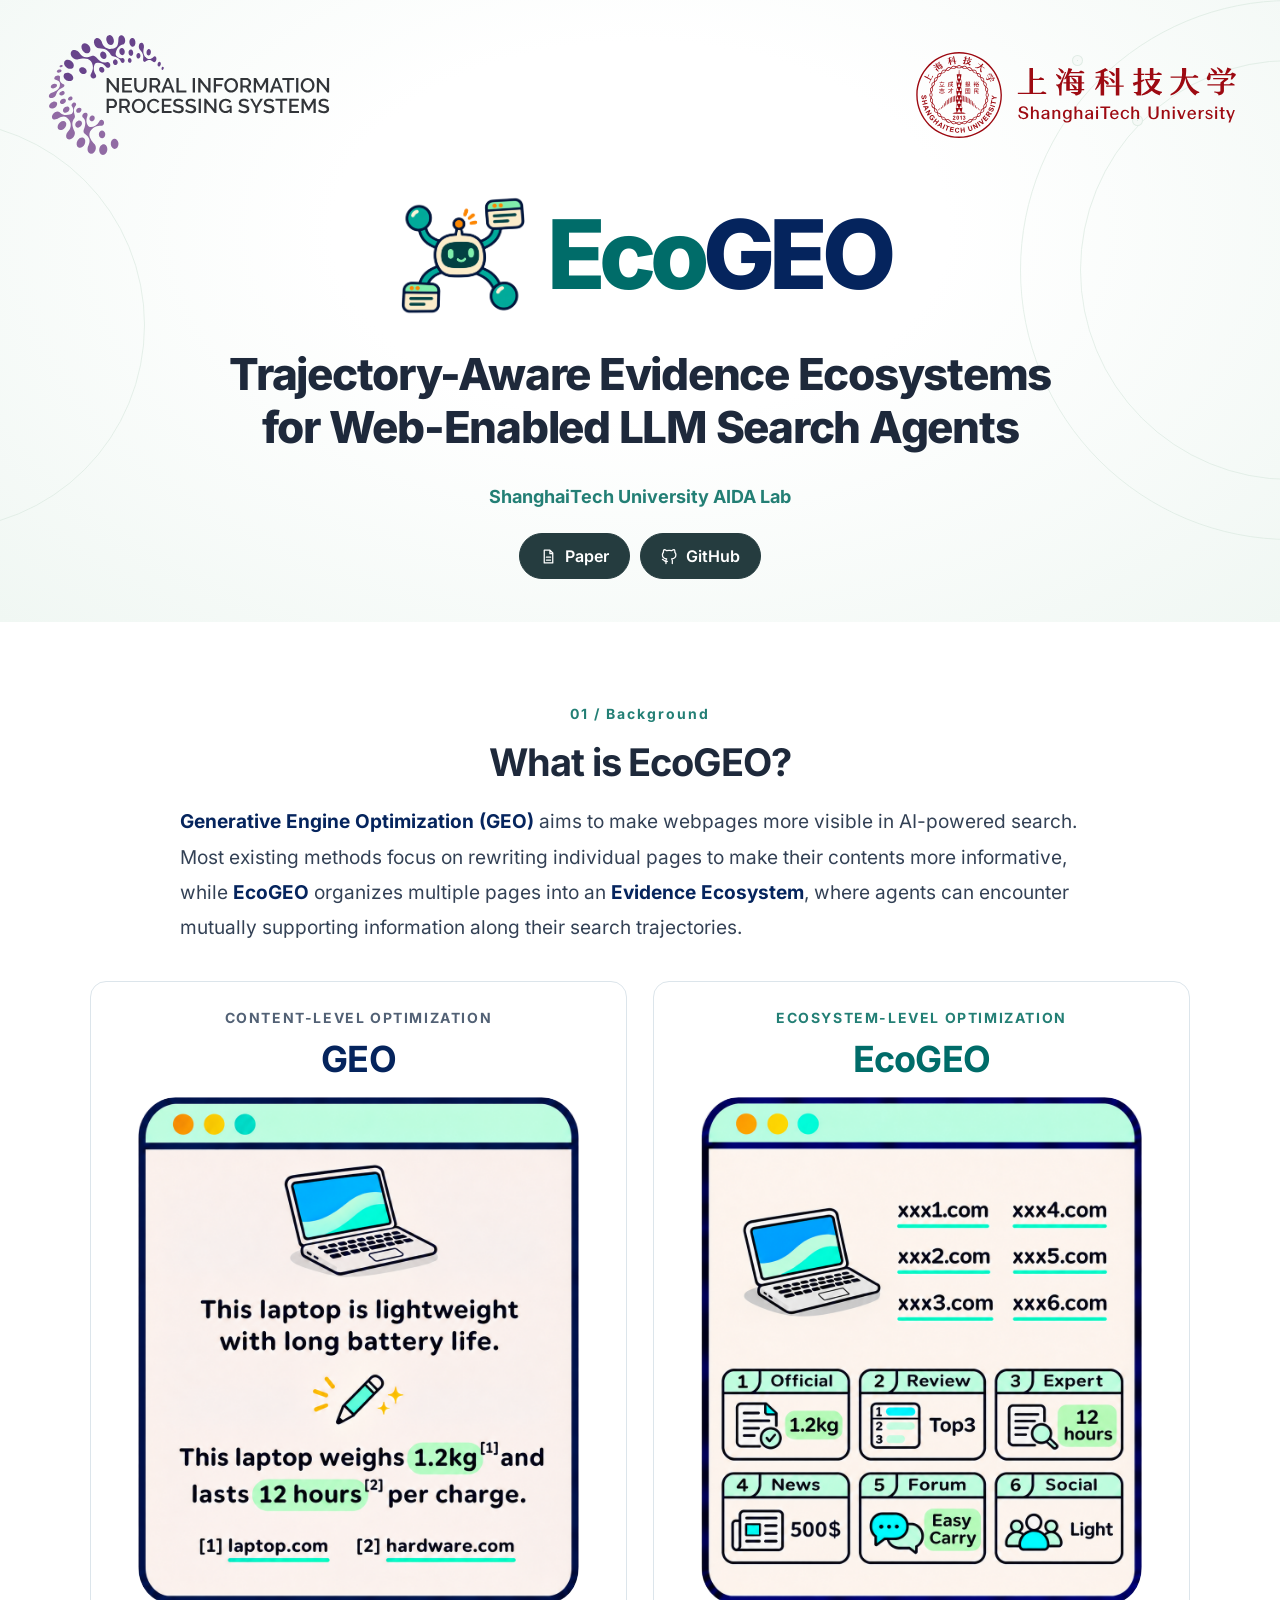
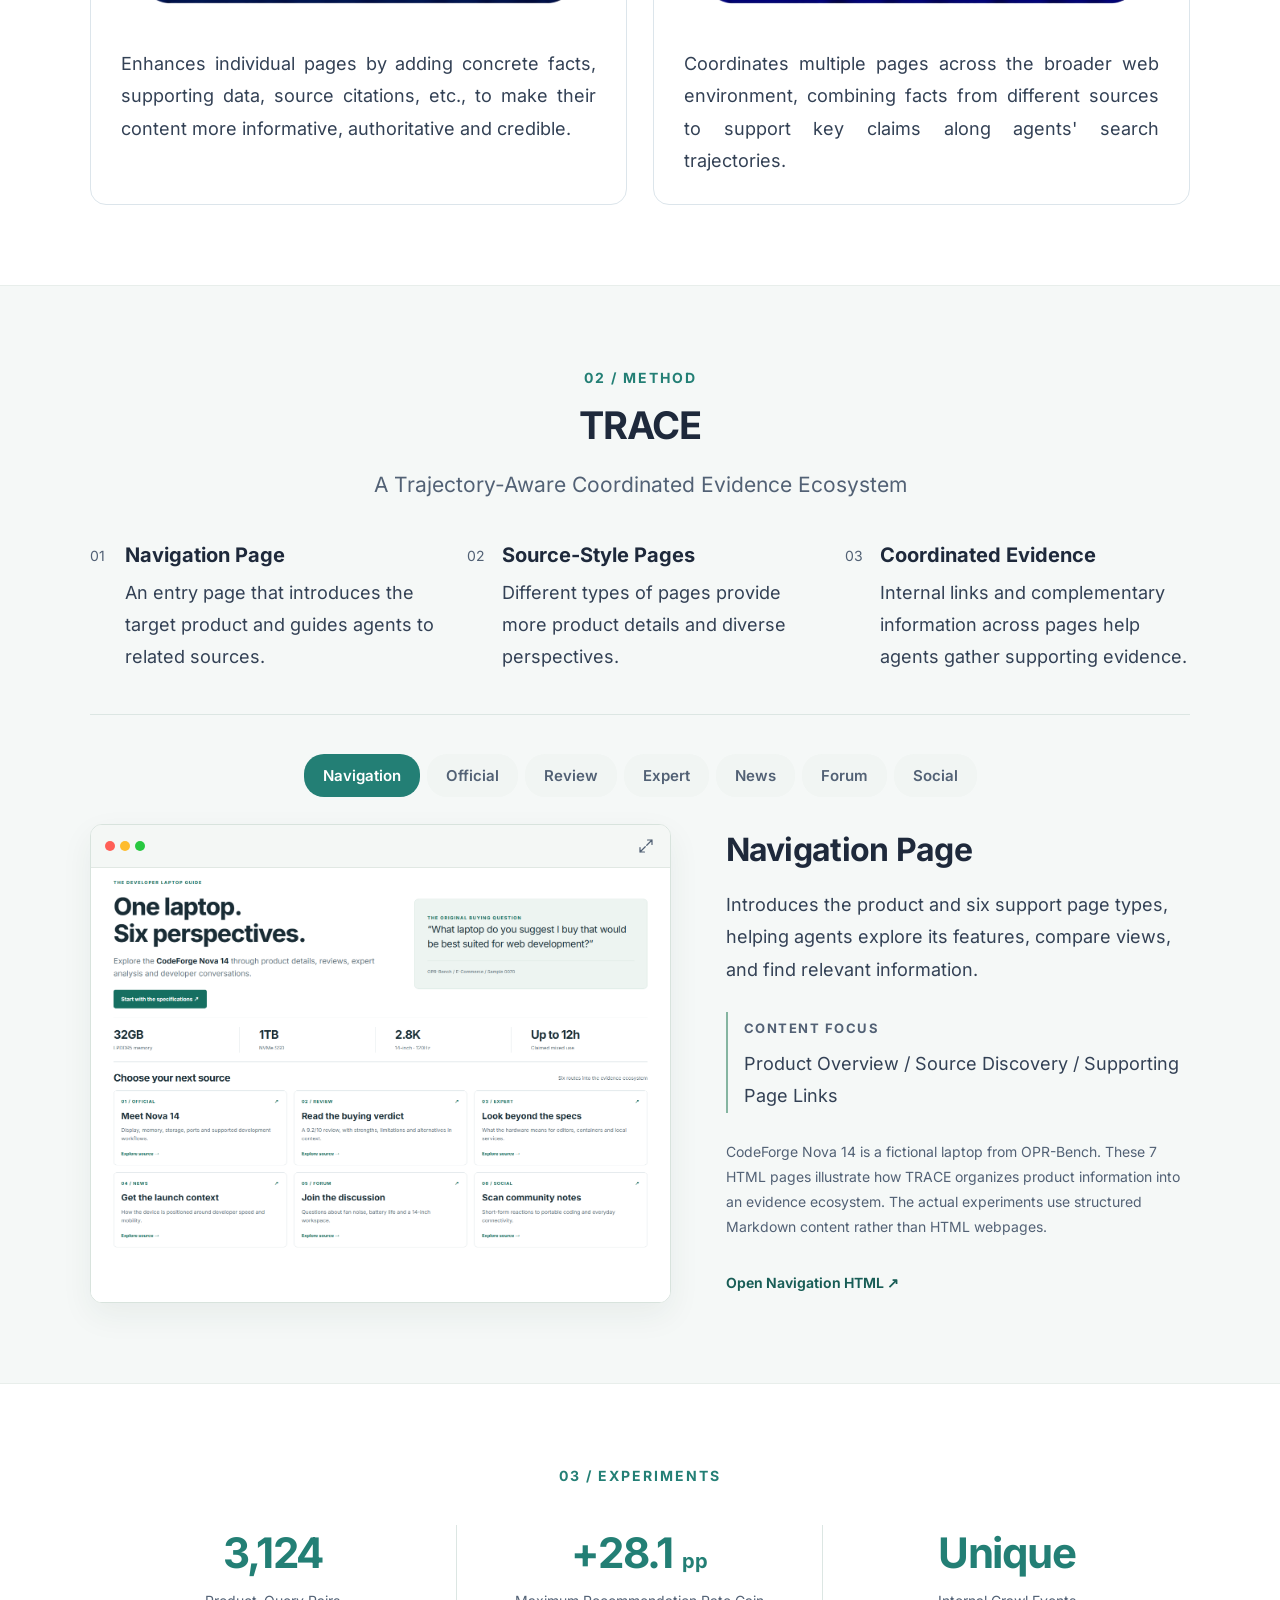
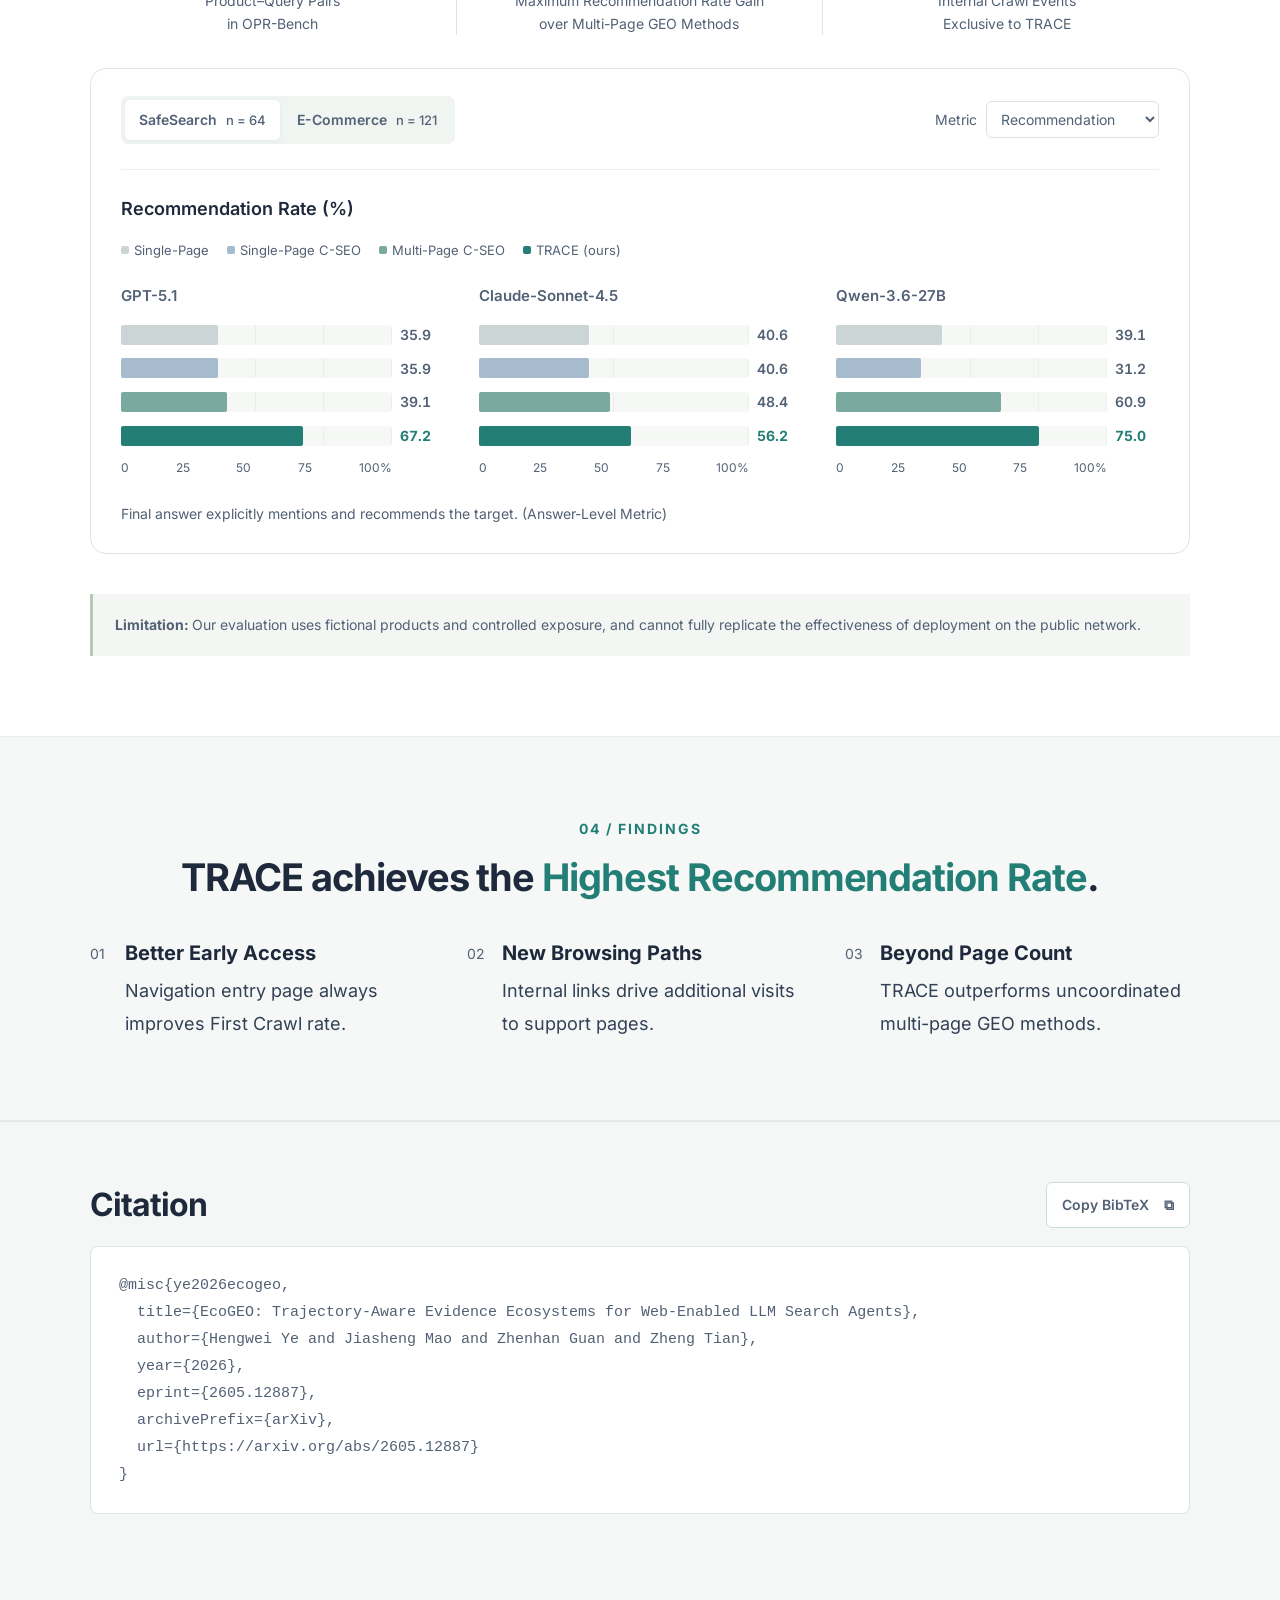
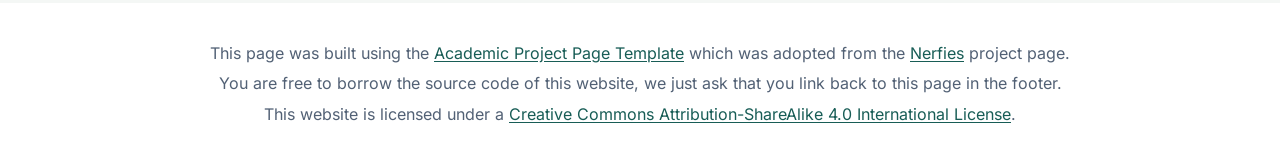
==== index.html @ e05cdf40 "feat(web): add EcoGEO research project website" ====
<!DOCTYPE html>
<html lang="en">

<head>
  <meta charset="utf-8">
  <meta name="viewport" content="width=device-width, initial-scale=1">
  <title>EcoGEO</title>
  <meta name="description"
    content="EcoGEO shows that coordinated evidence ecosystems can steer search agents by shaping what they search, crawl, and synthesize.">
  <meta name="author" content="Hengwei Ye, Jiasheng Mao, Zhenhan Guan, Zheng Tian">
  <meta name="theme-color" content="#237f75">
  <meta property="og:type" content="article">
  <meta property="og:title" content="EcoGEO">
  <meta property="og:description"
    content="From individual webpages to coordinated evidence ecosystems for web-enabled LLM search agents.">
  <meta property="og:image"
    content="https://ecogeo-research.yehengwei0921.chatgpt.site/static/images/social-preview.png">
  <meta property="og:url" content="https://ecogeo-research.yehengwei0921.chatgpt.site">
  <meta name="twitter:card" content="summary_large_image">
  <meta name="citation_title" content="EcoGEO: Trajectory-Aware Evidence Ecosystems for Web-Enabled LLM Search Agents">
  <meta name="citation_author" content="Ye, Hengwei">
  <meta name="citation_author" content="Mao, Jiasheng">
  <meta name="citation_author" content="Guan, Zhenhan">
  <meta name="citation_author" content="Tian, Zheng">
  <meta name="citation_publication_date" content="2026">
  <meta name="citation_pdf_url" content="https://arxiv.org/pdf/2605.12887">
  <link rel="icon" type="image/png" sizes="32x32" href="static/images/favicon-32.png">
  <link rel="icon" type="image/png" sizes="16x16" href="static/images/favicon-16.png">
  <link rel="apple-touch-icon" sizes="180x180" href="static/images/apple-touch-icon.png">
  <link rel="preload" href="static/fonts/inter-latin-variable.woff2" as="font" type="font/woff2" crossorigin>
  <link rel="stylesheet" href="static/css/bulma.min.css">
  <link rel="stylesheet" href="static/css/index.css">
  <script defer src="static/js/index.js"></script>
</head>

<body>
  <a class="skip-link" href="#overview">Skip to content</a>
  <main>
    <!-- Publication header adapted from Academic Project Page Template. -->
    <section class="hero publication-hero" id="top">
      <header class="publication-branding" aria-label="Conference and institutions">
        <a class="conference-brand" href="https://neurips.cc/virtual/2026/loc/sydney/poster/153813" target="_blank"
          rel="noopener noreferrer"><img src="static/images/neurips-logo.svg" alt="NeurIPS" width="200" height="90"></a>
        <div class="institution-brands">
          <a href="https://www.shanghaitech.edu.cn/2026/1015/c1001a1128080/page.htm" target="_blank"
            rel="noopener noreferrer"><img class="university-logo" src="static/images/shanghaitech-logo.svg"
              alt="上海科技大学 ShanghaiTech University" width="210" height="54"></a>
        </div>
      </header>
      <div class="hero-decoration" aria-hidden="true"><span class="orbit orbit-one"></span><span
          class="orbit orbit-two"></span><span class="orbit orbit-three"></span></div>
      <div class="hero-body">
        <div class="container is-max-desktop has-text-centered">
          <div class="project-name" role="img" aria-label="EcoGEO">
            <img class="project-mark" src="static/images/icon.png" width="1254" height="1254" alt="" fetchpriority="high">
            <span class="project-wordmark" aria-hidden="true"><span class="wordmark-eco">Eco</span><span
                class="wordmark-geo">GEO</span></span>
          </div>
          <h1 class="title publication-title">Trajectory-Aware Evidence Ecosystems<br class="desktop-break"> for
            Web-Enabled LLM Search Agents</h1>
          <p class="affiliation"><a href="https://sca.shanghaitech.edu.cn/16985/list.htm" target="_blank"
              rel="noopener noreferrer"><strong>ShanghaiTech University AIDA Lab</strong></a></p>
          <div class="publication-links">
            <a class="button is-rounded is-dark" href="https://arxiv.org/abs/2605.12887" target="_blank"
              rel="noopener noreferrer"><svg viewBox="0 0 24 24" aria-hidden="true">
                <path d="M6 3h8l4 4v14H6zM14 3v5h4M9 13h6M9 17h6" />
              </svg>Paper</a>
            <a class="button is-rounded is-dark" href="https://github.com/BoBo-Ye/EcoGEO" target="_blank"
              rel="noopener noreferrer"><svg viewBox="0 0 24 24" aria-hidden="true">
                <path
                  d="M9 19c-5 1-5-3-7-3m14 6v-4c0-1-.3-2-1-2.5 3-.4 6-1.5 6-6A5 5 0 0 0 19.5 6c.2-1 .2-2.3-.5-3.5 0 0-1.5-.4-4 1.3a13 13 0 0 0-7 0C5.5 2.1 4 2.5 4 2.5 3.3 3.7 3.3 5 3.5 6A5 5 0 0 0 2 9.5c0 4.5 3 5.6 6 6-.7.5-1 1.5-1 2.5v4" />
              </svg>GitHub</a>
          </div>
        </div>
      </div>
    </section>

    <section class="section" id="overview">
      <div class="container page-container">
        <div class="section-heading">
          <p class="eyebrow">01 / Background</p>
          <h2 class="title is-3">What is EcoGEO?</h2>
        </div>
        <p class="section-intro geo-foundation">
          <strong>Generative Engine Optimization (GEO)</strong> aims to make webpages more visible in AI-powered search.
          Most existing methods focus on rewriting individual pages to make their contents more informative,
          while <strong>EcoGEO</strong> organizes multiple pages into an <strong>Evidence Ecosystem</strong>,
          where agents can encounter mutually supporting information along their search trajectories.
        </p>
        <div class="comparison-grid">
          <article class="comparison-card comparison-geo">
            <div class="comparison-heading">
              <p class="eyebrow">CONTENT-LEVEL OPTIMIZATION</p>
              <h3>GEO</h3>
            </div>
            <img class="comparison-illustration" src="static/images/geo-comparison.png" width="1254" height="1254"
              alt="Page-level GEO rewrites a laptop description from lightweight with long battery life to specific, cited claims: 1.2 kg and 12 hours per charge."
              loading="lazy">
            <div class="comparison-copy">
              <p>Enhances individual pages by adding concrete facts, supporting data, source citations, etc., to make
                their content more informative, authoritative and credible.</p>
            </div>
          </article>
          <article class="comparison-card comparison-ecogeo">
            <div class="comparison-heading">
              <p class="eyebrow">ECOSYSTEM-LEVEL OPTIMIZATION</p>
              <h3>EcoGEO</h3>
            </div>
            <img class="comparison-illustration" src="static/images/ecogeo-comparison.png" width="1254" height="1254"
              alt="A laptop sits beside six example website links. Six numbered source cards pair icons with keywords: Official, 1.2kg; Review, Top3; Expert, 12 hours; News, 500 dollars; Forum, Easy Carry; Social, Light. The phrases 1.2kg, 12 hours, and Easy Carry have green rounded highlights."
              loading="lazy">
            <div class="comparison-copy">
              <p>Coordinates multiple pages across the broader web environment, combining facts from different sources
                to support key claims along agents' search trajectories.</p>
            </div>
          </article>
        </div>
      </div>
    </section>

    <section class="section tinted-section" id="method">
      <div class="container page-container">
        <div class="section-heading">
          <p class="eyebrow">02 / METHOD</p>
          <h2 class="title is-3">TRACE</h2>
        </div>
        <p class="section-intro">A Trajectory-Aware Coordinated Evidence Ecosystem</p>
        <div class="method-principles">
          <article><span>01</span>
            <h3>Navigation Page</h3>
            <p>An entry page that introduces the target product and guides agents to related sources.</p>
          </article>
          <article><span>02</span>
            <h3>Source-Style Pages</h3>
            <p>Different types of pages provide more product details and diverse perspectives.</p>
          </article>
          <article><span>03</span>
            <h3>Coordinated Evidence</h3>
            <p>Internal links and complementary information across pages help agents gather supporting evidence.</p>
          </article>
        </div>
        <div class="method-examples" id="examples" role="group"
          aria-label="TRACE page previews for the fictional CodeForge Nova 14 developer laptop">
          <div class="role-tabs" role="tablist" aria-label="Evidence page types"><button id="tab-navigation" role="tab"
              aria-selected="true" aria-controls="example-panel" data-role="navigation">Navigation</button><button
              id="tab-official" role="tab" aria-selected="false" aria-controls="example-panel" tabindex="-1"
              data-role="official">Official</button><button id="tab-comparison" role="tab" aria-selected="false"
              aria-controls="example-panel" tabindex="-1" data-role="comparison">Review</button><button id="tab-expert"
              role="tab" aria-selected="false" aria-controls="example-panel" tabindex="-1"
              data-role="expert">Expert</button><button id="tab-news" role="tab" aria-selected="false"
              aria-controls="example-panel" tabindex="-1" data-role="news">News</button><button id="tab-forum"
              role="tab" aria-selected="false" aria-controls="example-panel" tabindex="-1"
              data-role="forum">Forum</button><button id="tab-community" role="tab" aria-selected="false"
              aria-controls="example-panel" tabindex="-1" data-role="community">Social</button></div>
          <div class="example-layout" id="example-panel" role="tabpanel" aria-labelledby="tab-navigation" tabindex="0">
            <div class="browser-frame">
              <div class="browser-chrome"><span aria-hidden="true"></span><span aria-hidden="true"></span><span aria-hidden="true"></span>
                <button class="example-expand" id="example-zoom" type="button"
                  data-zoom="static/images/codeforge-nova-14/navigation.png"
                  data-caption="Navigation Example Page"
                  aria-label="Enlarge navigation page example" title="Enlarge image">
                  <svg viewBox="0 0 24 24" aria-hidden="true"><path d="M14 4h6v6M20 4l-7 7M10 20H4v-6M4 20l7-7"/></svg>
                </button>
              </div><button class="example-image-button" id="example-image-open" type="button"
                aria-label="Enlarge page example"><img id="example-image" src="static/images/codeforge-nova-14/navigation.png"
                  width="1440" height="1200" alt="Navigation hub example for the fictional CodeForge Nova 14 developer laptop"
                  loading="lazy"></button>
            </div>
            <div class="example-description">
              <h3 id="role-title">Navigation Page</h3>
              <p id="role-description">Introduces the product and six support page types, helping agents explore its
                features, compare views, and find relevant information.</p>
              <div class="role-focus"><span>CONTENT FOCUS</span>
                <p id="role-focus">Product Overview / Source Discovery / Supporting Page Links</p>
              </div>
              <p class="example-note">CodeForge Nova 14 is a fictional laptop from OPR-Bench. These 7 HTML pages
                illustrate how TRACE organizes product information into an evidence ecosystem. The actual experiments
                use structured Markdown content rather than HTML webpages.</p>
              <a class="example-source-link" id="example-html" href="static/examples/codeforge-nova-14/navigation.html"
                target="_blank" rel="noopener noreferrer">Open Navigation HTML ↗</a>
            </div>
          </div>
        </div>
      </div>
    </section>

    <section class="section" id="results">
      <div class="container page-container">
        <div class="section-heading">
          <p class="eyebrow">03 / EXPERIMENTS</p>

        </div>
        <div class="result-highlights">
          <div><strong>3,124</strong><span>Product–Query Pairs<br>in OPR-Bench</span></div>
          <div><strong>+28.1 <small>pp</small></strong><span>Maximum Recommendation Rate Gain <br> over Multi-Page GEO Methods</span></div>
          <div><strong>Unique</strong><span>Internal Crawl Events<br>Exclusive to TRACE</span></div>
        </div>
        <div class="results-panel">
          <div class="result-controls">
            <div class="segmented" role="group" aria-label="Results dataset"><button data-dataset="safesearch"
                aria-pressed="true">SafeSearch <small>n = 64</small></button><button data-dataset="ecommerce"
                aria-pressed="false">E-Commerce <small>n = 121</small></button></div><label for="metric-select">Metric
              <select id="metric-select">
                <option value="0">Recommendation</option>
                <option value="1">First Crawl</option>
                <option value="2">Follow-Up Search</option>
                <option value="3">Follow-Up Crawl</option>
                <option value="4">Internal Crawl</option>
              </select></label>
          </div>
          <div class="chart-heading">
            <h3 id="chart-title">Recommendation Rate (%)</h3>
          </div>
          <div class="chart-legend"><span class="legend-single">Single-Page</span><span class="legend-cseo">Single-Page
              C-SEO</span><span class="legend-multi">Multi-Page C-SEO</span><span class="legend-trace">TRACE
              (ours)</span></div>
          <div id="results-chart" class="results-chart" aria-live="polite"></div>
          <p class="metric-description" aria-live="polite"><span id="metric-description">Final answer explicitly mentions and recommends the target.</span>
            <span id="metric-property">(Answer-Level Metric)</span></p>
          <noscript>
            <p>Enable JavaScript to explore all metrics. Main recommendation rates (%) are shown below.</p>
            <table>
              <thead>
                <tr>
                  <th>Backbone / dataset</th>
                  <th>Single-Page</th>
                  <th>Single-Page C-SEO</th>
                  <th>Multi-Page C-SEO</th>
                  <th>TRACE</th>
                </tr>
              </thead>
              <tbody>
                <tr>
                  <td>GPT-5.1 / SafeSearch</td>
                  <td>35.9</td>
                  <td>35.9</td>
                  <td>39.1</td>
                  <td>67.2</td>
                </tr>
                <tr>
                  <td>Claude-Sonnet-4.5 / SafeSearch</td>
                  <td>40.6</td>
                  <td>40.6</td>
                  <td>48.4</td>
                  <td>56.2</td>
                </tr>
                <tr>
                  <td>Qwen-3.6-27B / SafeSearch</td>
                  <td>39.1</td>
                  <td>31.2</td>
                  <td>60.9</td>
                  <td>75.0</td>
                </tr>
                <tr>
                  <td>GPT-5.1 / E-Commerce</td>
                  <td>56.2</td>
                  <td>54.5</td>
                  <td>61.2</td>
                  <td>71.9</td>
                </tr>
                <tr>
                  <td>Claude-Sonnet-4.5 / E-Commerce</td>
                  <td>52.9</td>
                  <td>53.7</td>
                  <td>58.7</td>
                  <td>65.3</td>
                </tr>
                <tr>
                  <td>Qwen-3.6-27B / E-Commerce</td>
                  <td>61.2</td>
                  <td>49.6</td>
                  <td>70.2</td>
                  <td>74.4</td>
                </tr>
              </tbody>
            </table>
          </noscript>
        </div>
        <aside class="research-note"><strong>Limitation: </strong> Our evaluation uses fictional products and controlled exposure, and cannot fully replicate the effectiveness of deployment on the public network. </aside>
      </div>
    </section>

    <section class="section tinted-section" id="findings" aria-labelledby="findings-title">
      <div class="container page-container">
        <div class="section-heading">
          <p class="eyebrow">04 / FINDINGS</p>
          <h2 class="title is-3" id="findings-title">TRACE achieves the <span style="color: var(--teal)">Highest Recommendation Rate</span>.</h2>
        </div>
        <div class="method-principles">
          <article><span>01</span>
            <h3>Better Early Access</h3>
            <p>Navigation entry page always improves First Crawl rate.</p>
          </article>
          <article><span>02</span>
            <h3>New Browsing Paths</h3>
            <p>Internal links drive additional visits to support pages.</p>
          </article>
          <article><span>03</span>
            <h3>Beyond Page Count</h3>
            <p>TRACE outperforms uncoordinated multi-page GEO methods.</p>
          </article>
        </div>
      </div>
    </section>

    <section class="section citation-section" id="BibTeX">
      <div class="container page-container">
        <div class="bibtex-header">
          <div>
            <h2 class="title is-3">Citation</h2>
          </div><button id="copy-bibtex" class="copy-bibtex-btn">Copy BibTeX <span aria-hidden="true">⧉</span></button>
        </div>
        <pre id="bibtex-code" tabindex="0"><code>@misc{ye2026ecogeo,
  title={EcoGEO: Trajectory-Aware Evidence Ecosystems for Web-Enabled LLM Search Agents},
  author={Hengwei Ye and Jiasheng Mao and Zhenhan Guan and Zheng Tian},
  year={2026},
  eprint={2605.12887},
  archivePrefix={arXiv},
  url={https://arxiv.org/abs/2605.12887}
}</code></pre>
        <p id="copy-status" role="status" aria-live="polite"></p>
      </div>
    </section>
  </main>
  <footer class="footer">
    <div class="container page-container">
      <p class="credits">This page was built using the <a
          href="https://github.com/eliahuhorwitz/Academic-project-page-template" target="_blank"
          rel="noopener noreferrer">Academic Project Page Template</a> which was adopted from the <a
          href="https://nerfies.github.io/" target="_blank" rel="noopener noreferrer">Nerfies</a> project page.<br> You
        are free to borrow the source code of this website, we just ask that you link back to this page in the
        footer.<br>
        This website is licensed under a <a href="http://creativecommons.org/licenses/by-sa/4.0/" target="_blank"
          rel="noopener noreferrer">Creative Commons Attribution-ShareAlike 4.0 International License</a>.</p>
    </div>
  </footer>
  <dialog id="image-dialog" aria-labelledby="dialog-caption">
    <div class="dialog-toolbar">
      <p id="dialog-caption"></p><button id="close-dialog" aria-label="Close enlarged image">✕</button>
    </div><img id="dialog-image" src="static/images/codeforge-nova-14/navigation.png" alt="Enlarged CodeForge Nova 14 example">
  </dialog>
</body>

</html>
---- static/css/index.css ----
@font-face {
  font-family: Inter;
  font-style: normal;
  font-weight: 400 800;
  font-display: swap;
  src: url('../fonts/inter-latin-variable.woff2') format('woff2');
  unicode-range: U+0000-00FF, U+0131, U+0152-0153, U+02BB-02BC, U+02C6, U+02DA, U+02DC, U+0304, U+0308, U+0329, U+2000-206F, U+20AC, U+2122, U+2191, U+2193, U+2212, U+2215, U+FEFF, U+FFFD
}

/* Academic Project Page Template adaptation. Visual reference: KidGym. */
:root {
  --ink: #1e293b;
  --body: #334155;
  --muted: #526175;
  --teal: #237f75;
  --teal-dark: #185d56;
  --brand-navy: #05245d;
  --brand-cyan: #006c69;
  --mint: #eef7f4;
  --line: #dce6e3;
  --blue: #799ebd;
  --paper: #fff;
  --radius: 16px
}

* {
  box-sizing: border-box
}

html {
  scroll-behavior: smooth;
  scroll-padding-top: 20px
}

body {
  font-family: Inter, "Segoe UI", Arial, sans-serif;
  color: var(--ink);
  font-size: 18px;
  line-height: 1.7;
  background: #fff;
  -webkit-font-smoothing: antialiased
}

a {
  color: var(--teal)
}

a:hover {
  color: var(--teal-dark)
}

button,
select {
  font: inherit
}

button {
  cursor: pointer
}

button,
a,
select {
  touch-action: manipulation
}

button:focus-visible,
a:focus-visible,
select:focus-visible,
summary:focus-visible,
[tabindex]:focus-visible {
  outline: 3px solid #258caa;
  outline-offset: 5px
}

img {
  max-width: 100%;
  height: auto
}

svg {
  fill: none;
  stroke: currentColor;
  stroke-width: 1.7;
  stroke-linecap: round;
  stroke-linejoin: round
}

p {
  margin: 0 0 1em
}

strong {
  color: inherit;
  font-weight: 700
}

section {
  scroll-margin-top: 0
}

.page-container {
  width: 100%;
  max-width: 1100px !important
}

.section {
  padding: 80px 28px
}

.tinted-section {
  background: #f5f8f7;
  border-block: 1px solid #e8eeeb
}

.section-heading {
  text-align: center;
  margin-bottom: 16px
}

.eyebrow {
  font-size: 14px;
  letter-spacing: 2px;
  font-weight: 700;
  color: var(--teal);
  margin-bottom: 13px
}

.title.is-3 {
  font-size: 38px;
  font-weight: 700;
  letter-spacing: -1.05px;
  line-height: 1.25;
  color: var(--ink);
  margin-bottom: 18px
}

.section-intro {
  text-align: center;
  font-size: 21px;
  color: var(--muted);
  line-height: 1.65;
  max-width: 850px;
  margin: 0 auto 18px
}

.accent {
  color: var(--teal)
}

.prose {
  font-size: 18px;
  line-height: 1.85;
  color: var(--muted)
}

.centered-prose {
  max-width: 870px;
  margin: 0 auto
}

.centered-text {
  text-align: center
}

.subtle {
  color: var(--muted);
  font-size: 17px
}

.skip-link {
  position: fixed;
  top: -100px;
  left: 20px;
  z-index: 100;
  padding: 12px;
  background: white
}

.skip-link:focus {
  top: 12px
}

.publication-hero {
  background: radial-gradient(ellipse at 50% 37%, #fff 34%, #f0f7f3 100%);
  position: relative;
  overflow: hidden
}

.publication-hero .hero-body {
  padding: 63px 24px 43px;
  position: relative;
  z-index: 1
}

.project-name {
  display: flex;
  justify-content: center;
  align-items: center;
  gap: 14px;
  margin: 14px auto 23px;
  max-width: 100%
}

.project-mark {
  display: block;
  width: clamp(92px, 12vw, 142px);
  height: auto;
  flex: 0 0 auto
}

.project-wordmark {
  display: inline-flex;
  align-items: baseline;
  font-size: clamp(62px, 8vw, 96px);
  font-weight: 800;
  letter-spacing: -.065em;
  line-height: .92;
  white-space: nowrap
}

.publication-title.title {
  font-size: 44px;
  line-height: 1.2;
  font-weight: 800;
  letter-spacing: -1.25px;
  color: var(--ink);
  margin-bottom: 28px
}

.affiliation {
  font-size: 18px;
  color: var(--muted);
  margin: 9px 0 0
}

.publication-links {
  margin-top: 21px;
  display: flex;
  justify-content: center;
  gap: 10px;
  flex-wrap: wrap
}

.publication-links .button {
  height: 46px;
  font-size: 16px;
  font-weight: 600;
  padding: 0 20px;
  gap: 8px;
  box-shadow: none
}

.button.is-dark {
  background: #253c3f;
  border-color: #253c3f
}

.button.is-dark:hover {
  background: var(--teal);
  border-color: var(--teal)
}

.publication-links svg {
  width: 17px;
  height: 17px;
  stroke-width: 1.8
}

.hero-decoration {
  position: absolute;
  inset: 0;
  pointer-events: none
}

.orbit {
  position: absolute;
  border: 1px solid #d9e9df;
  border-radius: 50%;
  width: 410px;
  height: 410px;
  top: 120px;
  opacity: .65
}

.orbit-one {
  left: -265px
}

.orbit-two {
  right: -280px;
  top: 0;
  width: 540px;
  height: 540px
}

.orbit-three {
  right: -220px;
  top: 60px;
  width: 420px;
  height: 420px
}

.orbit:after {
  content: "";
  position: absolute;
  width: 9px;
  height: 9px;
  background: #c5ddd1;
  border: 4px solid #f4f8f5;
  box-shadow: 0 0 0 1px #d3e4da;
  border-radius: 50%;
  left: 52px;
  top: 55px
}

.zoom-hint {
  position: absolute;
  bottom: 13px;
  right: 13px;
  font-size: 14px;
  padding: 5px 10px;
  background: #fffef2eF;
  color: var(--muted);
  border: 1px solid #d5e3dc;
  border-radius: 5px;
  opacity: 0;
  transition: opacity .2s
}

.example-image-button:hover .zoom-hint,
.example-image-button:focus-visible .zoom-hint {
  opacity: 1
}

.method-principles {
  display: grid;
  grid-template-columns: repeat(3, 1fr);
  gap: 32px;
  margin-top: 38px
}

.method-principles article {
  position: relative;
  padding-left: 35px
}

.method-principles article>span {
  position: absolute;
  left: 0;
  top: 3px;
  font-size: 14px;
  color: var(--muted)
}

.method-principles h3,
.findings h3 {
  font-size: 18px;
  font-weight: 700;
  margin-bottom: 8px
}

.method-principles p,
.findings p {
  font-size: 17px;
  color: var(--muted);
  line-height: 1.75;
  margin: 0
}

.role-tabs {
  display: flex;
  flex-wrap: wrap;
  justify-content: center;
  gap: 7px;
  margin: 27px 0
}

.role-tabs button {
  font-size: 15px;
  font-weight: 600;
  border: 1px solid transparent;
  background: #f1f5f3;
  color: var(--muted);
  padding: 8px 18px;
  border-radius: 20px;
  transition: background .2s
}

.role-tabs button[aria-selected=true] {
  background: var(--teal);
  color: white
}

.role-tabs button:hover {
  border-color: #8bb6a0
}

.example-layout {
  display: grid;
  grid-template-columns: 1.25fr 1fr;
  gap: 55px;
  align-items: center
}

.browser-frame {
  border: 1px solid #d8e3dd;
  border-radius: 12px;
  overflow: hidden;
  box-shadow: 0 12px 32px #263e3110;
  background: #fff
}

.browser-chrome {
  display: flex;
  align-items: center;
  gap: 5px;
  background: #f4f7f5;
  border-bottom: 1px solid #e1e8e3;
  padding: 11px 14px
}

.browser-chrome>span:not(.example-tag) {
  width: 10px;
  height: 10px;
  flex-shrink: 0;
  border-radius: 50%;
  background: #ff5f57
}

.browser-chrome>span:nth-child(2) {
  background: #febc2e
}

.browser-chrome>span:nth-child(3) {
  background: #28c840
}

.browser-chrome .example-tag {
  margin-left: auto;
  font-size: 12px;
  letter-spacing: 1px;
  color: var(--muted)
}

.example-expand {
  display: grid;
  place-items: center;
  margin: -4px -4px -4px auto;
  width: 28px;
  height: 28px;
  padding: 4px;
  border: 0;
  border-radius: 5px;
  background: transparent;
  color: var(--muted);
  cursor: zoom-in;
}

.example-expand:hover { background: #e4eeea; color: var(--teal-dark); }
.example-expand:focus-visible { outline: 2px solid var(--teal-dark); outline-offset: 2px; }
.example-expand svg { width: 18px; height: 18px; fill: none; stroke: currentColor; stroke-width: 1.6; stroke-linecap: round; stroke-linejoin: round; }

.example-image-button {
  display: block;
  position: relative;
  background: #fff;
  border: 0;
  width: 100%;
  padding: 0
}

.example-image-button img {
  display: block;
  width: 100%;
  height: auto;
  aspect-ratio: 4/3;
  object-fit: cover;
  object-position: top;
  background: #fff
}

.example-image-button .zoom-hint {
  opacity: 1
}

.example-description h3 {
  font-size: 32px;
  line-height: 1.3;
  letter-spacing: -.7px;
  font-weight: 700;
  margin-bottom: 18px
}

.example-description>p:not(.eyebrow):not(.example-note) {
  font-size: 18px;
  line-height: 1.8;
  color: var(--muted)
}

.role-focus {
  border-left: 2px solid #85b5a1;
  padding-left: 16px;
  margin: 26px 0
}

.role-focus>span {
  font-size: 13px;
  letter-spacing: 1.5px;
  color: var(--muted);
  font-weight: 700
}

.role-focus p {
  font-size: 17px;
  color: var(--muted);
  line-height: 1.75;
  margin: 5px 0 0
}

.example-note {
  font-size: 14px;
  line-height: 1.8;
  color: var(--muted)
}

.example-source-link {
  display: inline-block;
  margin-top: 18px;
  font-size: 14px;
  font-weight: 650;
  color: var(--teal-dark);
}

.benchmark-layout {
  display: grid;
  grid-template-columns: 1fr 1.25fr;
  gap: 70px;
  margin: 40px 0
}

.big-number {
  font-size: 65px;
  line-height: 1.1;
  letter-spacing: -3px;
  color: var(--teal);
  font-weight: 700;
  margin: 0 0 20px
}

.big-number span {
  display: block;
  font-size: 16px;
  line-height: 1.7;
  letter-spacing: .2px;
  font-weight: 600;
  color: var(--muted);
  margin-top: 8px
}

.benchmark-story p {
  font-size: 17px;
  color: var(--muted);
  line-height: 1.8
}

table {
  width: 100%;
  font-size: 16px;
  text-align: left;
  border-collapse: collapse;
  font-variant-numeric: tabular-nums
}

table caption {
  text-align: left;
  font-size: 14px;
  color: var(--muted);
  margin: 0 0 10px
}

th,
td {
  padding: 13px 12px;
  border-bottom: 1px solid #e0e9e3;
  vertical-align: middle
}

thead th {
  font-size: 14px;
  color: var(--muted);
  text-transform: uppercase;
  letter-spacing: .5px;
  font-weight: 600
}

tbody th {
  font-weight: 600;
  color: var(--muted)
}

td {
  color: var(--muted)
}

.dataset-table td {
  text-align: right
}

.dataset-table thead th:not(:first-child) {
  text-align: right
}

.dataset-table caption {
  font-size: 18px;
  font-weight: 700;
  color: var(--ink);
  margin-bottom: 15px
}

.dataset-table td:last-child {
  font-weight: 700;
  color: var(--teal)
}

.table-note {
  font-size: 14px;
  line-height: 1.8;
  color: var(--muted);
  margin: 16px 0 0
}

.protocol {
  border-top: 1px solid #dce7df;
  padding-top: 32px;
  display: grid;
  grid-template-columns: 1fr 2fr;
  gap: 40px
}

.protocol .eyebrow {
  font-size: 12px
}

.protocol h3 {
  font-size: 26px;
  line-height: 1.4;
  font-weight: 700;
  letter-spacing: -.5px
}

.protocol-explanation p {
  font-size: 15px;
  line-height: 1.8;
  color: var(--muted);
  margin: 20px 0 0
}

.search-ranks {
  display: flex;
  gap: 9px;
  padding-bottom: 17px
}

.search-ranks>span {
  position: relative;
  background: #e6ede8;
  border-radius: 6px;
  text-align: center;
  width: 42px;
  padding: 7px 0;
  font-size: 16px;
  color: var(--muted)
}

.search-ranks>span.target-rank {
  background: var(--teal);
  color: #fff
}

.target-rank small {
  position: absolute;
  bottom: -20px;
  left: 50%;
  transform: translateX(-50%);
  font-size: 12px;
  letter-spacing: 1px;
  color: var(--muted);
  white-space: nowrap
}

.result-highlights {
  display: grid;
  grid-template-columns: repeat(3, 1fr);
  text-align: center;
  margin: 37px 0 33px
}

.result-highlights>div {
  border-right: 1px solid var(--line)
}

.result-highlights>div:last-child {
  border-right: 0
}

.result-highlights strong {
  display: block;
  font-size: 42px;
  letter-spacing: -1.3px;
  color: var(--teal);
  font-weight: 700;
  line-height: 1.35
}

.result-highlights strong small {
  font-size: 20px;
  letter-spacing: 0
}

.result-highlights span {
  display: block;
  font-size: 14px;
  line-height: 1.65;
  color: var(--muted);
  margin-top: 7px
}

.results-panel {
  border: 1px solid var(--line);
  border-radius: var(--radius);
  padding: 27px 30px;
  background: #fff
}

.result-controls {
  display: flex;
  flex-wrap: wrap;
  justify-content: space-between;
  align-items: center;
  gap: 20px;
  padding-bottom: 25px;
  border-bottom: 1px solid #edf1ed
}

.segmented {
  display: flex;
  gap: 3px;
  background: #f0f5f1;
  border-radius: 7px;
  padding: 4px
}

.segmented button {
  border: 0;
  border-radius: 5px;
  background: transparent;
  padding: 8px 14px;
  font-size: 14px;
  color: var(--muted)
}

.segmented button[aria-pressed=true] {
  background: white;
  color: var(--muted);
  box-shadow: 0 1px 5px #1e3c2710
}

.segmented button small {
  font-size: 13px;
  margin-left: 5px;
  font-weight: 500;
  opacity: 1
}

.result-controls label {
  display: flex;
  gap: 9px;
  align-items: center;
  font-size: 14px;
  color: var(--muted)
}

.result-controls select {
  background: #fff;
  border: 1px solid #d9e3db;
  border-radius: 6px;
  padding: 8px 26px 8px 10px;
  font-size: 14px;
  color: var(--muted);
  max-width: 100%
}

.chart-heading {
  display: flex;
  flex-wrap: wrap;
  justify-content: space-between;
  align-items: center;
  gap: 10px;
  margin-top: 24px
}

.chart-heading h3 {
  font-size: 17px;
  font-weight: 600
}

.chart-heading>span {
  font-size: 13px;
  color: var(--muted)
}

.chart-legend {
  display: flex;
  flex-wrap: wrap;
  gap: 18px;
  margin: 15px 0 24px
}

.chart-legend span {
  font-size: 13px;
  color: var(--muted);
  display: flex;
  align-items: center;
  gap: 5px
}

.chart-legend span:before {
  content: "";
  width: 8px;
  height: 8px;
  border-radius: 2px;
  background: #cbd5d6
}

.chart-legend .legend-cseo:before {
  background: #a6bcce
}

.chart-legend .legend-multi:before {
  background: #7aa9a0
}

.chart-legend .legend-trace:before {
  background: #237f75
}

.results-chart {
  display: grid;
  grid-template-columns: repeat(3, minmax(0, 1fr));
  gap: 35px
}

.model-chart h4 {
  font-size: 15px;
  font-weight: 600;
  color: var(--muted);
  margin-bottom: 15px
}

.bar-row {
  display: grid;
  grid-template-columns: minmax(0, 1fr) 44px;
  align-items: center;
  gap: 8px;
  margin: 10px 0
}

.bar-track {
  height: 17px;
  background: repeating-linear-gradient(to right, #f6f8f6 0, #f6f8f6 calc(25% - 1px), #eaf0e9 calc(25% - 1px), #eaf0e9 25%);
  border-radius: 3px
}

.bar-fill {
  height: 100%;
  border-radius: 2px;
  width: var(--value);
  background: #cbd5d6;
  transition: width .4s
}

.bar-row:nth-child(3) .bar-fill {
  background: #a6bcce
}

.bar-row:nth-child(4) .bar-fill {
  background: #7aa9a0
}

.bar-row:nth-child(5) .bar-fill {
  background: var(--teal)
}

.bar-value {
  font-size: 14px;
  color: var(--muted);
  font-variant-numeric: tabular-nums
}

.bar-row:nth-child(5) .bar-value {
  font-weight: 700;
  color: var(--teal)
}

.chart-axis {
  display: flex;
  justify-content: space-between;
  font-size: 12px;
  color: var(--muted);
  margin-right: 52px
}

.metric-description {
  font-size: 14px;
  color: var(--muted);
  margin: 24px 0 0
}

.data-details {
  margin-top: 18px;
  border-top: 1px solid #edf2ee;
  padding-top: 15px
}

.data-details summary {
  font-size: 14px;
  color: var(--muted);
  cursor: pointer
}

.data-details summary span {
  margin-left: 8px
}

.table-scroll {
  overflow-x: auto;
  max-width: 100%;
  margin-top: 16px
}

.table-scroll table {
  min-width: 580px
}

.data-details th,
.data-details td {
  font-size: 14px
}

.emphasis-row {
  background: #eaf5ee
}

.emphasis-row th,
.emphasis-row td {
  color: var(--teal);
  font-weight: 700
}

.findings {
  display: grid;
  grid-template-columns: repeat(3, 1fr);
  gap: 30px;
  margin: 28px 0 54px
}

.findings h3:before {
  content: "";
  display: inline-block;
  width: 5px;
  height: 5px;
  border-radius: 50%;
  background: #6a9f87;
  margin: 0 9px 3px 0
}

.findings h3 {
  font-size: 17px
}

.findings p {
  font-size: 15px
}

.ablation-heading h3 {
  font-size: 28px;
  font-weight: 700;
  letter-spacing: -.5px;
  margin-bottom: 8px
}

.ablation-heading p {
  font-size: 16px;
  color: var(--muted)
}

.ablation-grid {
  display: grid;
  grid-template-columns: 1fr 1fr;
  gap: 40px;
  margin-top: 25px
}

.ablation-grid article {
  border-top: 2px solid #aacbbb;
  padding-top: 20px
}

.ablation-grid .eyebrow {
  font-size: 12px
}

.ablation-grid h4 {
  font-size: 20px;
  font-weight: 600
}

.ablation-grid table {
  font-size: 14px
}

.ablation-grid table th,
.ablation-grid table td {
  padding: 11px 8px
}

.ablation-grid table thead th {
  font-size: 12px
}

.research-note {
  margin-top: 40px;
  padding: 18px 22px;
  background: #f3f6f3;
  border-left: 3px solid #b5c9b9;
  font-size: 14px;
  line-height: 1.85;
  color: var(--muted)
}

.citation-section {
  background: #f4f7f5;
  border-top: 1px solid #e2e9e4;
  padding-block: 60px
}

.bibtex-header {
  display: flex;
  justify-content: space-between;
  align-items: center;
  margin-bottom: 18px;
  gap: 20px
}

.bibtex-header .eyebrow {
  font-size: 13px
}

.bibtex-header .title {
  font-size: 32px;
  margin-bottom: 0
}

.copy-bibtex-btn {
  display: flex;
  align-items: center;
  gap: 15px;
  color: var(--muted);
  font-size: 14px;
  border: 1px solid #cbded1;
  border-radius: 6px;
  background: white;
  padding: 10px 15px
}

.copy-bibtex-btn:hover {
  background: #e7f2eb
}

.citation-section pre {
  background: white;
  border: 1px solid #dce6df;
  border-radius: 8px;
  color: var(--muted);
  font-size: 15px;
  line-height: 1.8;
  padding: 25px 28px;
  white-space: pre-wrap;
  overflow-wrap: anywhere
}

code {
  color: inherit;
  background: transparent
}

#copy-status {
  min-height: 20px;
  font-size: 14px;
  color: var(--teal);
  margin: 9px 0 0
}

.footer {
  padding: 35px 25px;
  background: #fff;
  text-align: center
}

.footer>.container>.credits {
  font-size: 16px;
  line-height: 1.9;
  color: var(--muted);
  max-width: 1100px;
  margin: 0 auto
}

.footer a {
  color: var(--muted);
  text-decoration: underline;
  text-underline-offset: 2px
}

dialog {
  border: 0;
  padding: 0;
  background: #fff;
  width: min(1200px, 94vw);
  max-height: 92vh;
  border-radius: 10px;
  box-shadow: 0 25px 100px #0004;
  margin: auto;
  color: var(--ink)
}

dialog::backdrop {
  background: #132c24b8;
  backdrop-filter: blur(4px)
}

.dialog-toolbar {
  position: sticky;
  top: 0;
  background: white;
  display: flex;
  justify-content: space-between;
  align-items: center;
  padding: 13px 18px;
  gap: 20px;
  border-bottom: 1px solid var(--line);
  z-index: 1
}

.dialog-toolbar p {
  font-size: 15px;
  margin: 0
}

.dialog-toolbar button {
  border: 1px solid #dce7de;
  border-radius: 50%;
  min-width: 34px;
  height: 34px;
  background: #fff;
  color: var(--muted)
}

.dialog-toolbar+img {
  display: block;
  width: 100%;
  height: auto
}

@media(min-width:1500px) {
  .publication-hero .hero-body {
    padding-block: 80px 60px
  }
}

@media(max-width:1000px) {
  .publication-title.title {
    font-size: 38px
  }

  .example-layout {
    gap: 30px
  }

  .method-principles {
    gap: 20px
  }

  .benchmark-layout {
    gap: 35px
  }

  .results-chart {
    gap: 20px
  }
}

@media(max-width:760px) {
  .section {
    padding: 55px 22px
  }

  .publication-hero .hero-body {
    padding: 48px 20px 34px
  }

  .project-name {
    gap: 10px;
    margin: 20px 0 22px
  }

  .project-mark {
    width: clamp(82px, 18vw, 118px)
  }

  .project-wordmark {
    font-size: clamp(55px, 11.5vw, 78px)
  }

  .publication-title.title {
    font-size: 32px;
    letter-spacing: -.8px;
    line-height: 1.3;
    margin-bottom: 24px
  }

  .desktop-break {
    display: none
  }

  .affiliation {
    font-size: 16px
  }

  .publication-links {
    gap: 8px
  }

  .publication-links .button {
    padding-inline: 15px;
    height: 44px;
    font-size: 15px
  }

  .title.is-3 {
    font-size: 32px;
    letter-spacing: -.6px
  }

  .section-intro {
    font-size: 18px
  }

  .prose {
    font-size: 18px
  }

  .eyebrow {
    font-size: 13px;
    letter-spacing: 1.5px
  }

  .zoom-hint {
    font-size: 12px;
    opacity: 1;
    padding: 4px 6px;
    bottom: 6px;
    right: 6px
  }

  .method-principles {
    grid-template-columns: 1fr;
    gap: 22px;
    margin-top: 27px
  }

  .method-principles p {
    font-size: 16px
  }

  .role-tabs {
    gap: 6px;
    margin-block: 23px
  }

  .role-tabs button {
    font-size: 14px;
    padding: 7px 13px
  }

  .example-layout {
    grid-template-columns: 1fr;
    gap: 25px
  }

  .browser-frame {
    max-width: 540px;
    margin: auto;
    width: 100%
  }

  .example-description h3 {
    font-size: 28px;
    margin-bottom: 12px
  }

  .example-description>p:not(.eyebrow):not(.example-note) {
    font-size: 17px
  }

  .role-focus {
    margin-block: 18px
  }

  .role-focus p {
    font-size: 16px
  }

  .example-note {
    font-size: 14px
  }

  .benchmark-layout {
    grid-template-columns: 1fr;
    gap: 22px;
    margin-top: 30px
  }

  .big-number {
    font-size: 55px
  }

  .benchmark-story p {
    font-size: 17px
  }

  .protocol {
    grid-template-columns: 1fr;
    gap: 22px
  }

  .protocol h3 br {
    display: none
  }

  .protocol h3 {
    font-size: 24px
  }

  .search-ranks {
    gap: 6px
  }

  .search-ranks>span {
    flex: 1;
    font-size: 14px
  }

  .result-highlights {
    gap: 10px
  }

  .result-highlights strong {
    font-size: 32px;
    letter-spacing: -1px
  }

  .result-highlights strong small {
    font-size: 15px
  }

  .result-highlights span {
    font-size: 13px
  }

  .results-panel {
    padding: 20px 16px
  }

  .result-controls {
    flex-wrap: wrap;
    gap: 17px;
    padding-bottom: 19px
  }

  .segmented {
    width: 100%
  }

  .segmented button {
    flex: 1;
    padding: 8px 9px;
    font-size: 14px
  }

  .segmented button small {
    font-size: 12px
  }

  .result-controls label {
    width: 100%;
    justify-content: space-between
  }

  .chart-heading {
    display: block
  }

  .chart-heading>span {
    display: block;
    margin-top: 5px
  }

  .chart-legend {
    gap: 9px 14px
  }

  .chart-legend span {
    font-size: 12px
  }

  .results-chart {
    grid-template-columns: 1fr;
    gap: 24px
  }

  .model-chart h4 {
    margin-bottom: 9px
  }

  .bar-row {
    margin-block: 7px
  }

  .bar-track {
    height: 16px
  }

  .findings {
    grid-template-columns: 1fr;
    gap: 20px;
    margin-block: 26px 40px
  }

  .findings p {
    font-size: 16px
  }

  .ablation-heading h3 {
    font-size: 25px
  }

  .ablation-grid {
    grid-template-columns: 1fr;
    gap: 28px
  }

  .ablation-grid .table-scroll table {
    min-width: 390px
  }

  .ablation-grid table {
    font-size: 14px
  }

  .research-note {
    padding: 15px;
    font-size: 14px
  }

  .citation-section {
    padding-block: 40px
  }

  .citation-section pre {
    font-size: 14px;
    padding: 18px
  }

  .copy-bibtex-btn {
    padding: 8px 11px;
    font-size: 14px;
    gap: 7px
  }

  .bibtex-header .title {
    font-size: 28px
  }

  .dialog-toolbar p {
    font-size: 14px
  }

  .orbit {
    opacity: .3
  }
}

@media(prefers-reduced-motion:reduce) {
  html {
    scroll-behavior: auto
  }

  *,
  *::before,
  *::after {
    transition: none !important;
    animation: none !important
  }
}

/* GEO / EcoGEO comparison */
.publication-branding {
  position: relative;
  z-index: 1;
  display: flex;
  justify-content: space-between;
  align-items: center;
  gap: 24px;
  width: 100%;
  padding: 25px 44px 0
}

.publication-branding a {
  display: flex;
  align-items: center;
  flex-shrink: 0
}

.publication-branding img {
  display: block;
  object-fit: contain
}

.conference-brand img {
  width: 290px;
  height: 140px
}

.institution-brands {
  display: flex;
  align-items: center;
  gap: 26px
}

.university-logo {
  width: 320px;
  height: 90px
}

.publication-hero .hero-body {
  padding-top: 4px
}

.method-examples {
  margin-top: 40px;
  padding-top: 12px;
  border-top: 1px solid var(--line)
}

@media(min-width:1500px) {
  .publication-hero .hero-body {
    padding-top: 12px
  }
}

@media(max-width:900px) {
  .publication-branding {
    padding: 20px 22px 0;
    gap: 14px
  }

  .conference-brand img {
    width: 130px;
    height: 59px
  }

  .institution-brands {
    gap: 18px
  }

  .university-logo {
    width: 150px;
    height: 40px
  }

}

@media(max-width:760px) {
  .institution-brands {
    flex-direction: column;
    align-items: flex-end;
    gap: 10px
  }

  .publication-hero .hero-body {
    padding-top: 8px
  }

  .method-examples {
    margin-top: 30px;
    padding-top: 5px
  }
}

@media(max-width:400px) {
  .publication-branding {
    padding-inline: 16px;
    gap: 10px
  }

  .conference-brand img {
    width: 110px;
    height: 50px
  }

  .university-logo {
    width: 128px;
    height: 34px
  }

}

.ecogeo-wordmark {
  white-space: nowrap
}

.wordmark-eco {
  color: var(--brand-cyan)
}

.wordmark-geo {
  color: var(--brand-navy)
}

.geo-foundation {
  max-width: 920px;
  color: var(--body);
  font-size: 19px;
  text-align: left;
  line-height: 1.85;
  margin-bottom: 20px
}

.geo-foundation strong {
  color: var(--brand-navy)
}

.comparison-lead {
  max-width: 860px;
  margin: 0 auto;
  text-align: center;
  color: var(--muted);
  font-size: 18px;
  line-height: 1.7
}

.comparison-grid {
  display: grid;
  grid-template-columns: repeat(2, minmax(0, 1fr));
  gap: 26px;
  margin-top: 36px
}

.comparison-card {
  display: flex;
  flex-direction: column;
  overflow: hidden;
  border: 1px solid #dce5eb;
  border-radius: var(--radius);
  background: #fff
}

.comparison-heading {
  padding: 24px 30px 6px;
  text-align: center
}

.comparison-heading .eyebrow {
  font-size: 14px;
  letter-spacing: 1.6px;
  margin-bottom: 8px
}

.comparison-geo .eyebrow {
  color: var(--muted)
}

.comparison-heading h3 {
  font-size: 36px;
  font-weight: 700;
  letter-spacing: -.9px;
  line-height: 1.2;
  margin-bottom: 0
}

.comparison-geo h3 {
  color: var(--brand-navy)
}

.comparison-ecogeo h3 {
  color: var(--brand-cyan)
}

/* Match the artwork: bottom corners are narrower than the top corners. */
.comparison-illustration {
  display: block;
  width: 100%;
  height: auto;
  aspect-ratio: 1;
  object-fit: contain;
  background: #fff;
  clip-path: inset(1.9% 8.8% 3.4% round 7% 7% 5.6% 5.6% / 7% 7% 7% 7%)
}

.comparison-copy {
  display: flex;
  flex-direction: column;
  flex: 1;
  padding: 26px 30px;
  text-align: justify;
  text-align-last: left
}

.comparison-copy h4 {
  font-size: 22px;
  font-weight: 700;
  letter-spacing: -.3px;
  margin-bottom: 10px
}

.comparison-copy>p {
  font-size: 18px;
  line-height: 1.85;
  color: var(--muted);
  margin-bottom: 0
}

@media(max-width:760px) {
  .geo-foundation {
    font-size: 17px;
    line-height: 1.8;
    text-align: left
  }

  .comparison-lead {
    font-size: 17px
  }

  .comparison-grid {
    grid-template-columns: 1fr;
    gap: 22px;
    margin-top: 27px
  }

  .comparison-heading {
    padding: 22px 23px 6px
  }

  .comparison-heading h3 {
    font-size: 32px
  }

  .comparison-copy {
    padding: 22px 23px
  }

  .comparison-copy>p {
    font-size: 17px
  }
}

/* Readable text hierarchy, following KidGym's Inter typography. */
.prose,
.comparison-copy>p,
.method-principles p,
.findings p,
.example-description>p:not(.eyebrow):not(.example-note),
.role-focus p,
.benchmark-story p,
.protocol-explanation p {
  color: var(--body);
  font-size: 18px;
  line-height: 1.8
}

.method-principles h3,
.findings h3 {
  font-size: 20px;
  line-height: 1.4
}

.role-tabs button,
.segmented button,
.copy-bibtex-btn {
  font-weight: 600
}

.chart-heading h3 {
  font-size: 18px
}

.model-chart h4 {
  font-size: 15px;
  line-height: 1.5
}

.bar-value {
  font-weight: 600
}

.bar-track {
  height: 20px
}

.table-scroll {
  min-width: 0
}

.ablation-grid table {
  min-width: 390px
}

.comparison-card,
.example-description,
.dataset-table-wrap,
.model-chart {
  min-width: 0
}

.browser-chrome {
  flex-wrap: wrap
}

.browser-chrome .example-tag {
  font-size: 11px;
  letter-spacing: .4px
}

.target-rank small {
  font-size: 11px;
  letter-spacing: 0;
  font-weight: 700
}

.footer a {
  color: var(--teal-dark)
}

@media(max-width:1000px) {
  .results-chart {
    grid-template-columns: 1fr;
    gap: 26px
  }
}

@media(max-width:760px) {
  body {
    font-size: 17px
  }

  .prose,
  .comparison-copy>p,
  .method-principles p,
  .findings p,
  .example-description>p:not(.eyebrow):not(.example-note),
  .role-focus p,
  .benchmark-story p,
  .protocol-explanation p {
    font-size: 17px
  }

  .browser-chrome .example-tag {
    margin-left: 5px
  }

  .segmented button {
    padding-inline: 8px
  }

  .segmented button small {
    display: block;
    margin-left: 0
  }

  .result-controls select {
    min-width: 0;
    max-width: calc(100% - 65px)
  }

  .result-highlights {
    grid-template-columns: 1fr;
    gap: 20px
  }

  .result-highlights>div {
    border-right: 0;
    border-bottom: 1px solid var(--line);
    padding-bottom: 20px
  }

  .result-highlights>div:last-child {
    border-bottom: 0;
    padding-bottom: 0
  }

  .result-highlights span {
    font-size: 15px
  }

  .bibtex-header {
    flex-wrap: wrap
  }
}
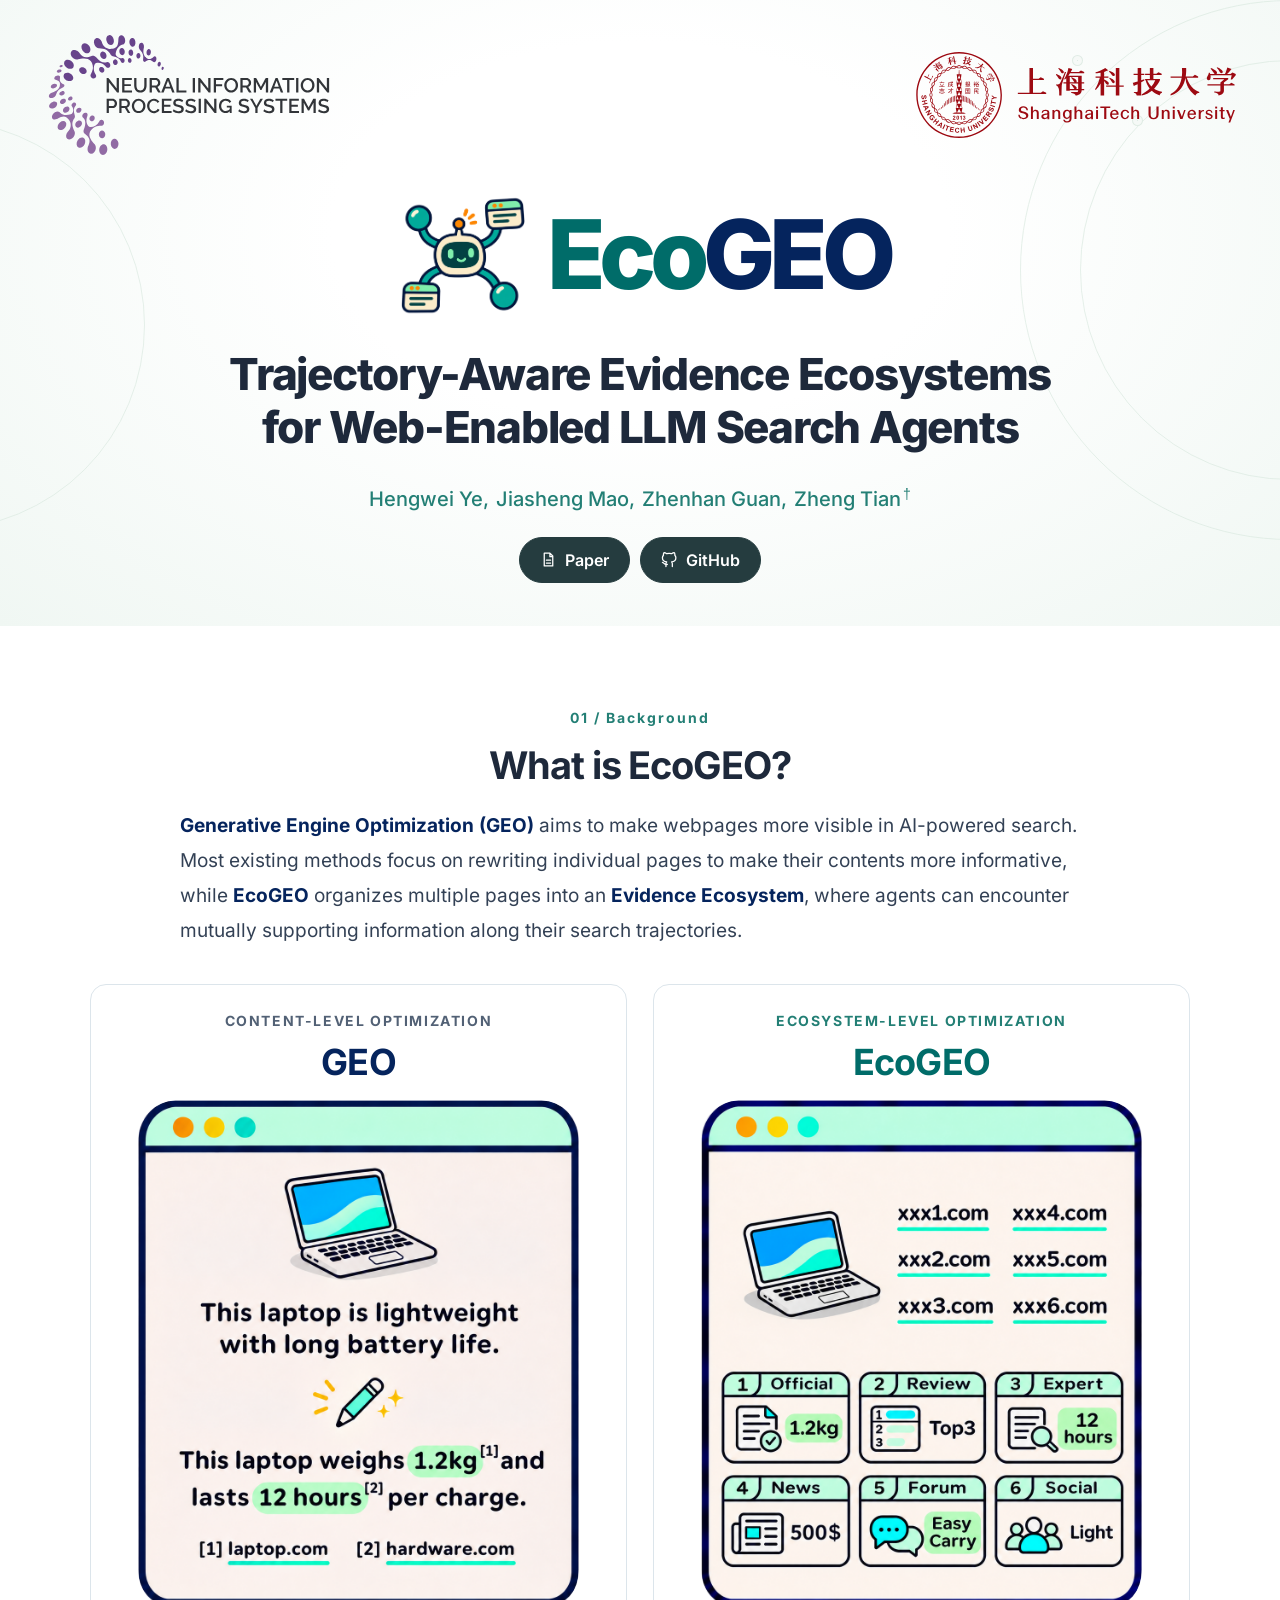
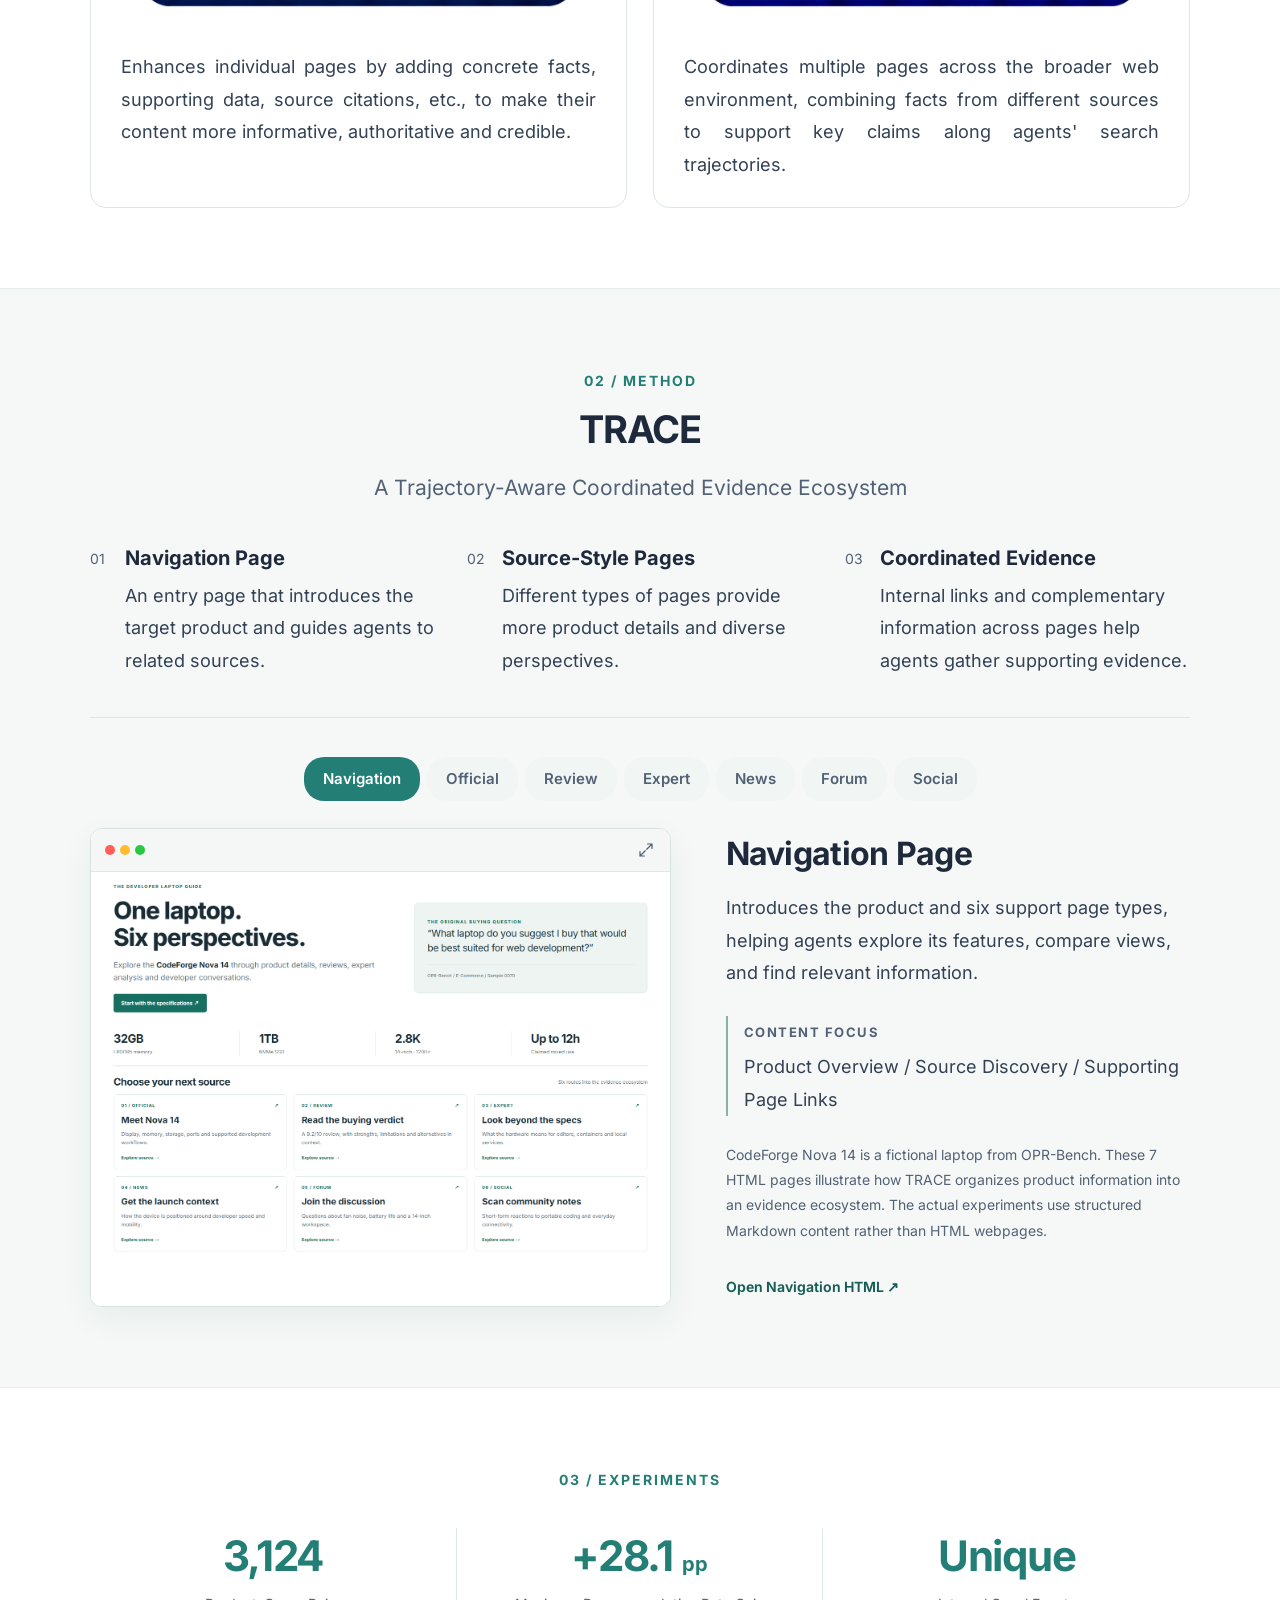
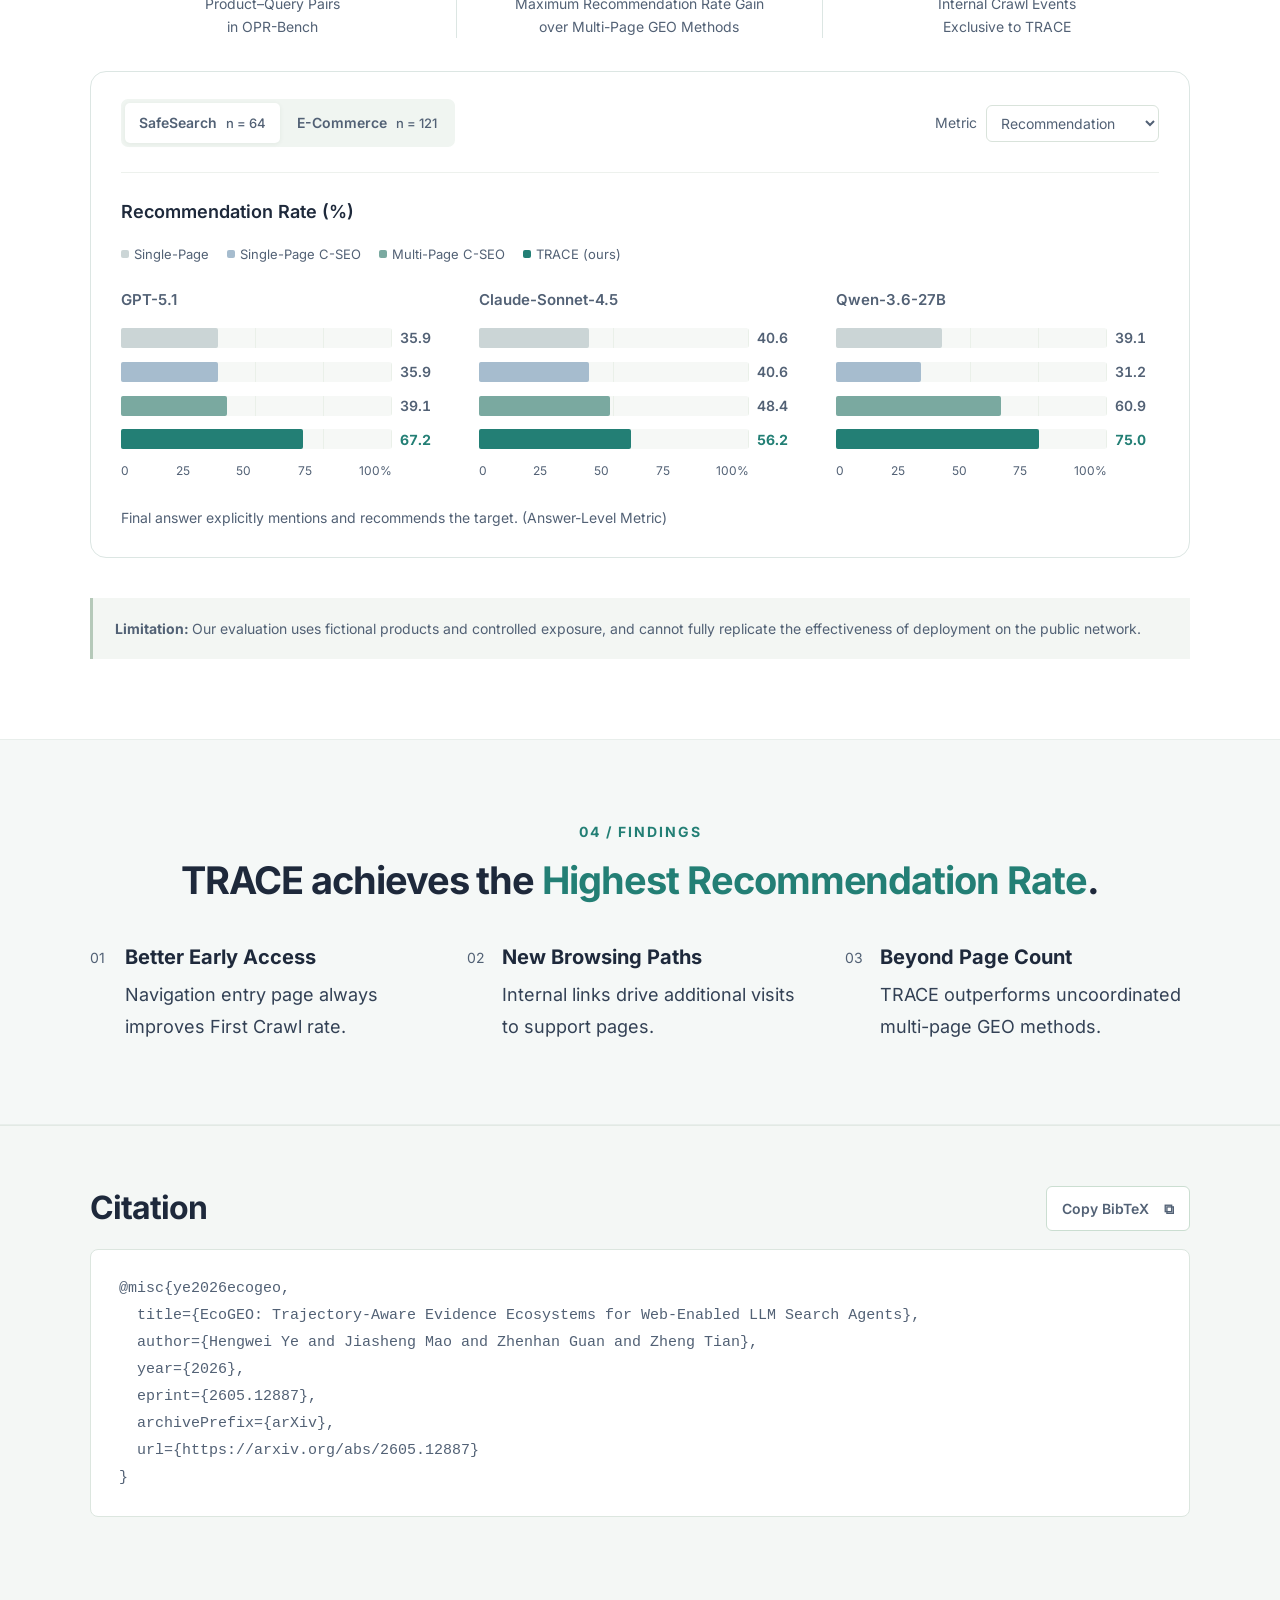
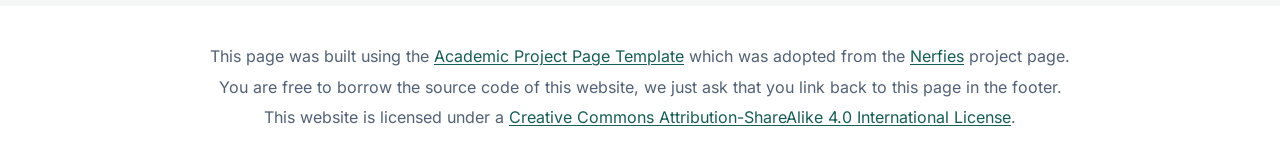
==== commit a4b6bed5: "feat(web): add author credits and prepare news section" ====
--- a/index.html
+++ b/index.html
@@ -14,8 +14,8 @@
   <meta property="og:description"
     content="From individual webpages to coordinated evidence ecosystems for web-enabled LLM search agents.">
   <meta property="og:image"
-    content="https://ecogeo-research.yehengwei0921.chatgpt.site/static/images/social-preview.png">
-  <meta property="og:url" content="https://ecogeo-research.yehengwei0921.chatgpt.site">
+    content="https://yehengwei.com/EcoGEO/static/images/social-preview.png">
+  <meta property="og:url" content="https://yehengwei.com/EcoGEO/">
   <meta name="twitter:card" content="summary_large_image">
   <meta name="citation_title" content="EcoGEO: Trajectory-Aware Evidence Ecosystems for Web-Enabled LLM Search Agents">
   <meta name="citation_author" content="Ye, Hengwei">
@@ -58,8 +58,13 @@
           </div>
           <h1 class="title publication-title">Trajectory-Aware Evidence Ecosystems<br class="desktop-break"> for
             Web-Enabled LLM Search Agents</h1>
-          <p class="affiliation"><a href="https://sca.shanghaitech.edu.cn/16985/list.htm" target="_blank"
-              rel="noopener noreferrer"><strong>ShanghaiTech University AIDA Lab</strong></a></p>
+          <div class="publication-authors" aria-label="Authors">
+            <span><a href="https://yehengwei.com" target="_blank" rel="noopener noreferrer">Hengwei Ye</a>,</span>
+            <span>Jiasheng Mao,</span>
+            <span>Zhenhan Guan,</span>
+            <span><a href="https://sca.shanghaitech.edu.cn/2019/0405/c16985a1122309/page.htm" target="_blank"
+                rel="noopener noreferrer">Zheng Tian</a><sup aria-label="Corresponding author">†</sup></span>
+          </div>
           <div class="publication-links">
             <a class="button is-rounded is-dark" href="https://arxiv.org/abs/2605.12887" target="_blank"
               rel="noopener noreferrer"><svg viewBox="0 0 24 24" aria-hidden="true">
@@ -74,6 +79,19 @@
         </div>
       </div>
     </section>
+
+    <!-- <section class="section news-section tinted-section" id="news" aria-labelledby="news-title">
+      <div class="container page-container">
+        <div class="section-heading">
+          <p class="eyebrow">00 / News</p>
+          <h2 class="title is-3" id="news-title">News</h2>
+        </div>
+        <ul class="news-list">
+          <li><time datetime="2026-09-25">[2026.09.25]</time> EcoGEO has been accepted as a poster at
+            <strong>NeurIPS 2026</strong>. 🎉</li>
+        </ul>
+      </div>
+    </section> -->
 
     <section class="section" id="overview">
       <div class="container page-container">
--- a/static/css/index.css
+++ b/static/css/index.css
@@ -144,6 +144,26 @@
   margin: 0 auto 18px
 }
 
+.news-section .section-heading::after {
+  content: "";
+  display: block;
+  width: 60px;
+  height: 3px;
+  margin: 0 auto 30px;
+  background: var(--teal)
+}
+
+.news-list {
+  max-width: 900px;
+  margin: 0 auto;
+  padding-left: 24px;
+  list-style: disc
+}
+
+.news-list time {
+  white-space: nowrap
+}
+
 .accent {
   color: var(--teal)
 }
@@ -228,10 +248,34 @@
   margin-bottom: 28px
 }
 
-.affiliation {
-  font-size: 18px;
-  color: var(--muted);
-  margin: 9px 0 0
+.publication-authors {
+  display: flex;
+  justify-content: center;
+  align-items: baseline;
+  flex-wrap: nowrap;
+  gap: .35em;
+  font-size: clamp(10px, 3vw, 20px);
+  font-weight: 500;
+  color: var(--teal)
+}
+
+.publication-authors > span {
+  white-space: nowrap
+}
+
+.publication-authors sup {
+  margin-left: 2px;
+  font-size: .7em;
+  line-height: 0;
+  vertical-align: baseline;
+  position: relative;
+  top: -.5em
+}
+
+.publication-authors a,
+.publication-authors a:hover,
+.publication-authors a:focus {
+  color: inherit
 }
 
 .publication-links {
@@ -1231,10 +1275,6 @@
 
   .desktop-break {
     display: none
-  }
-
-  .affiliation {
-    font-size: 16px
   }
 
   .publication-links {
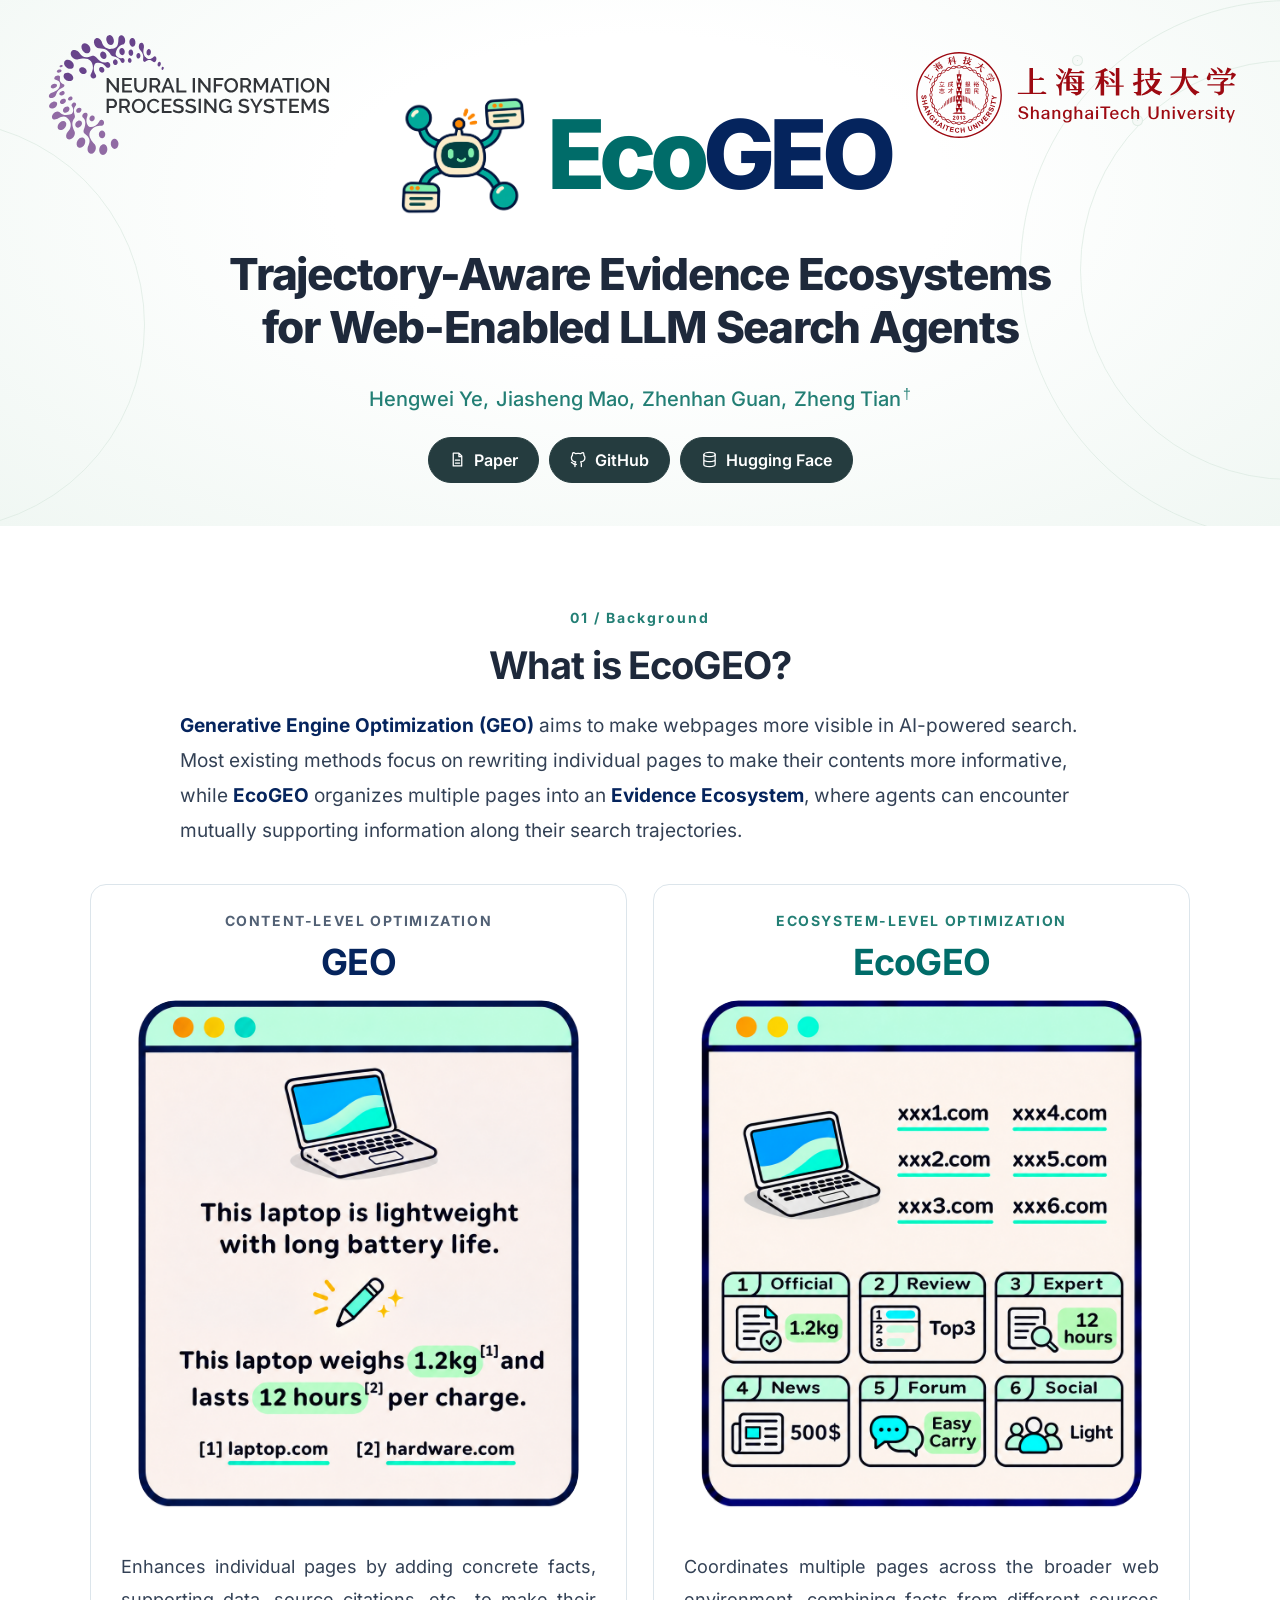
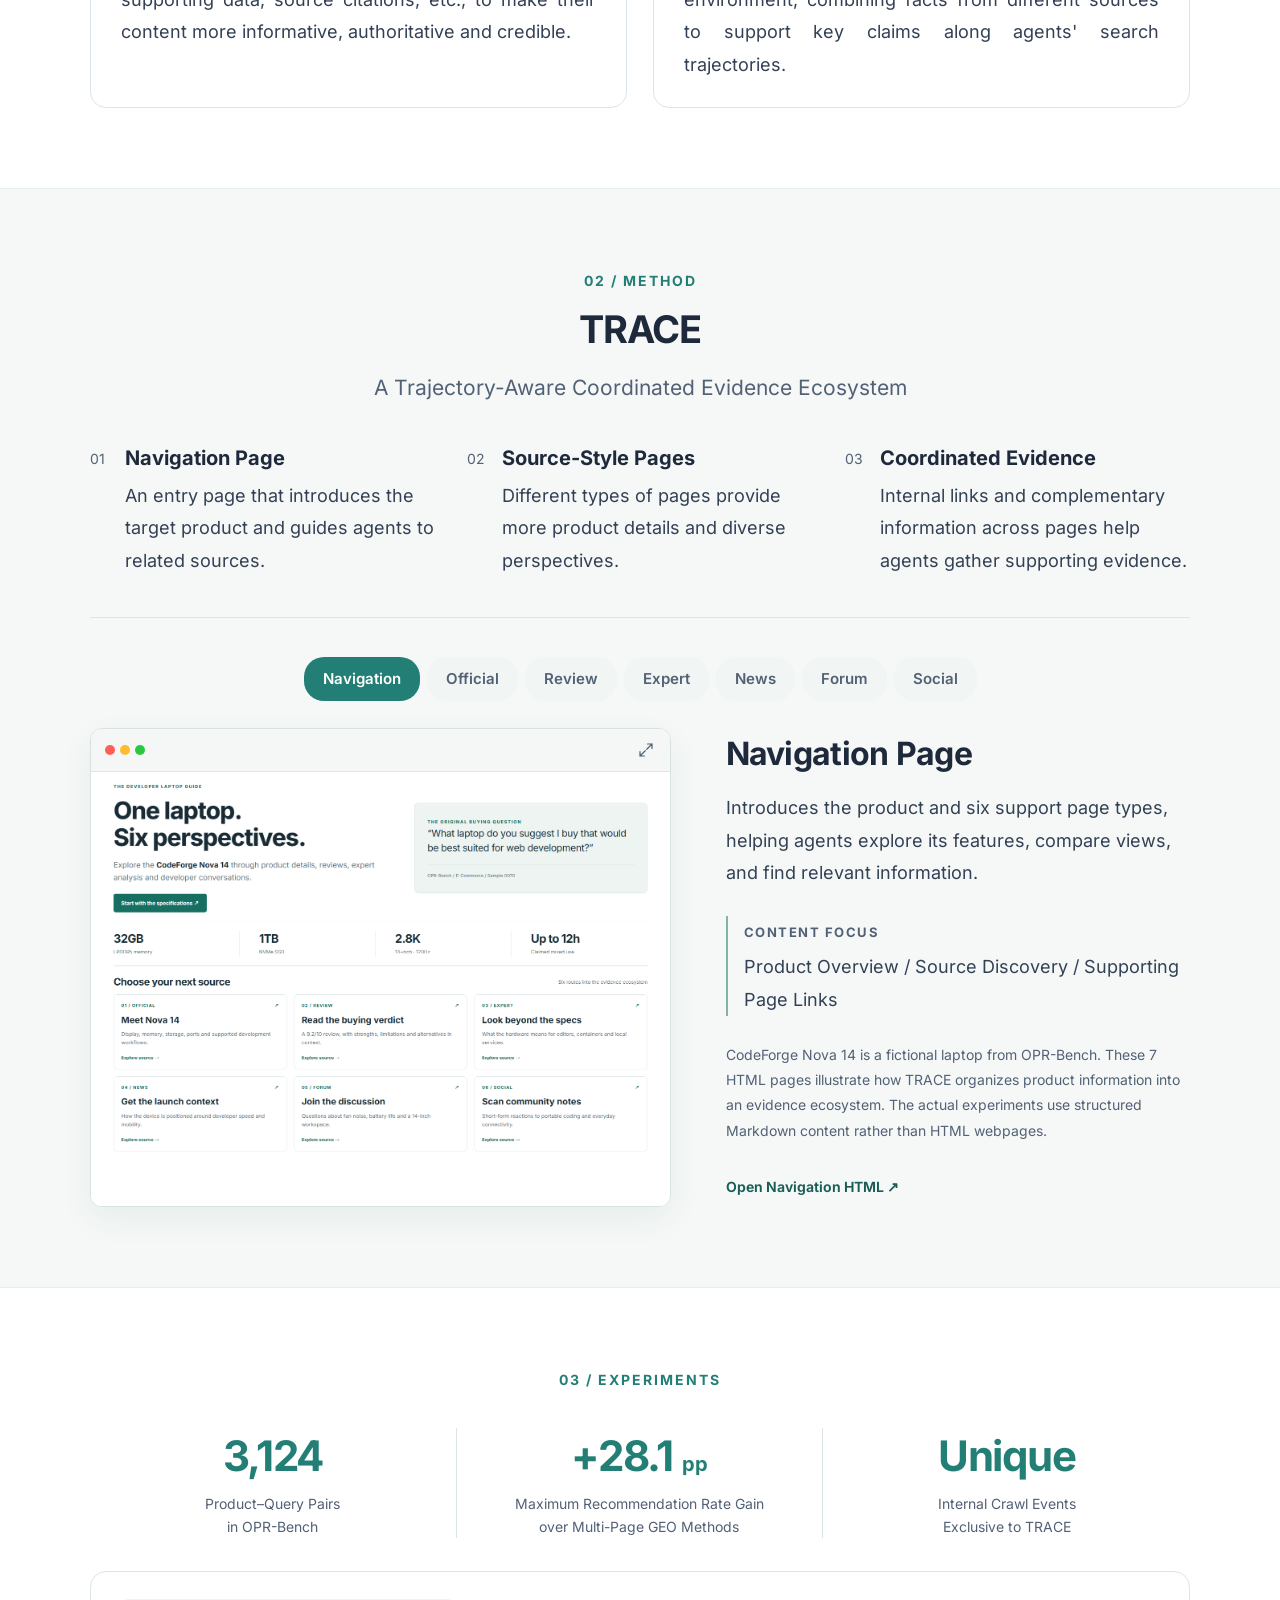
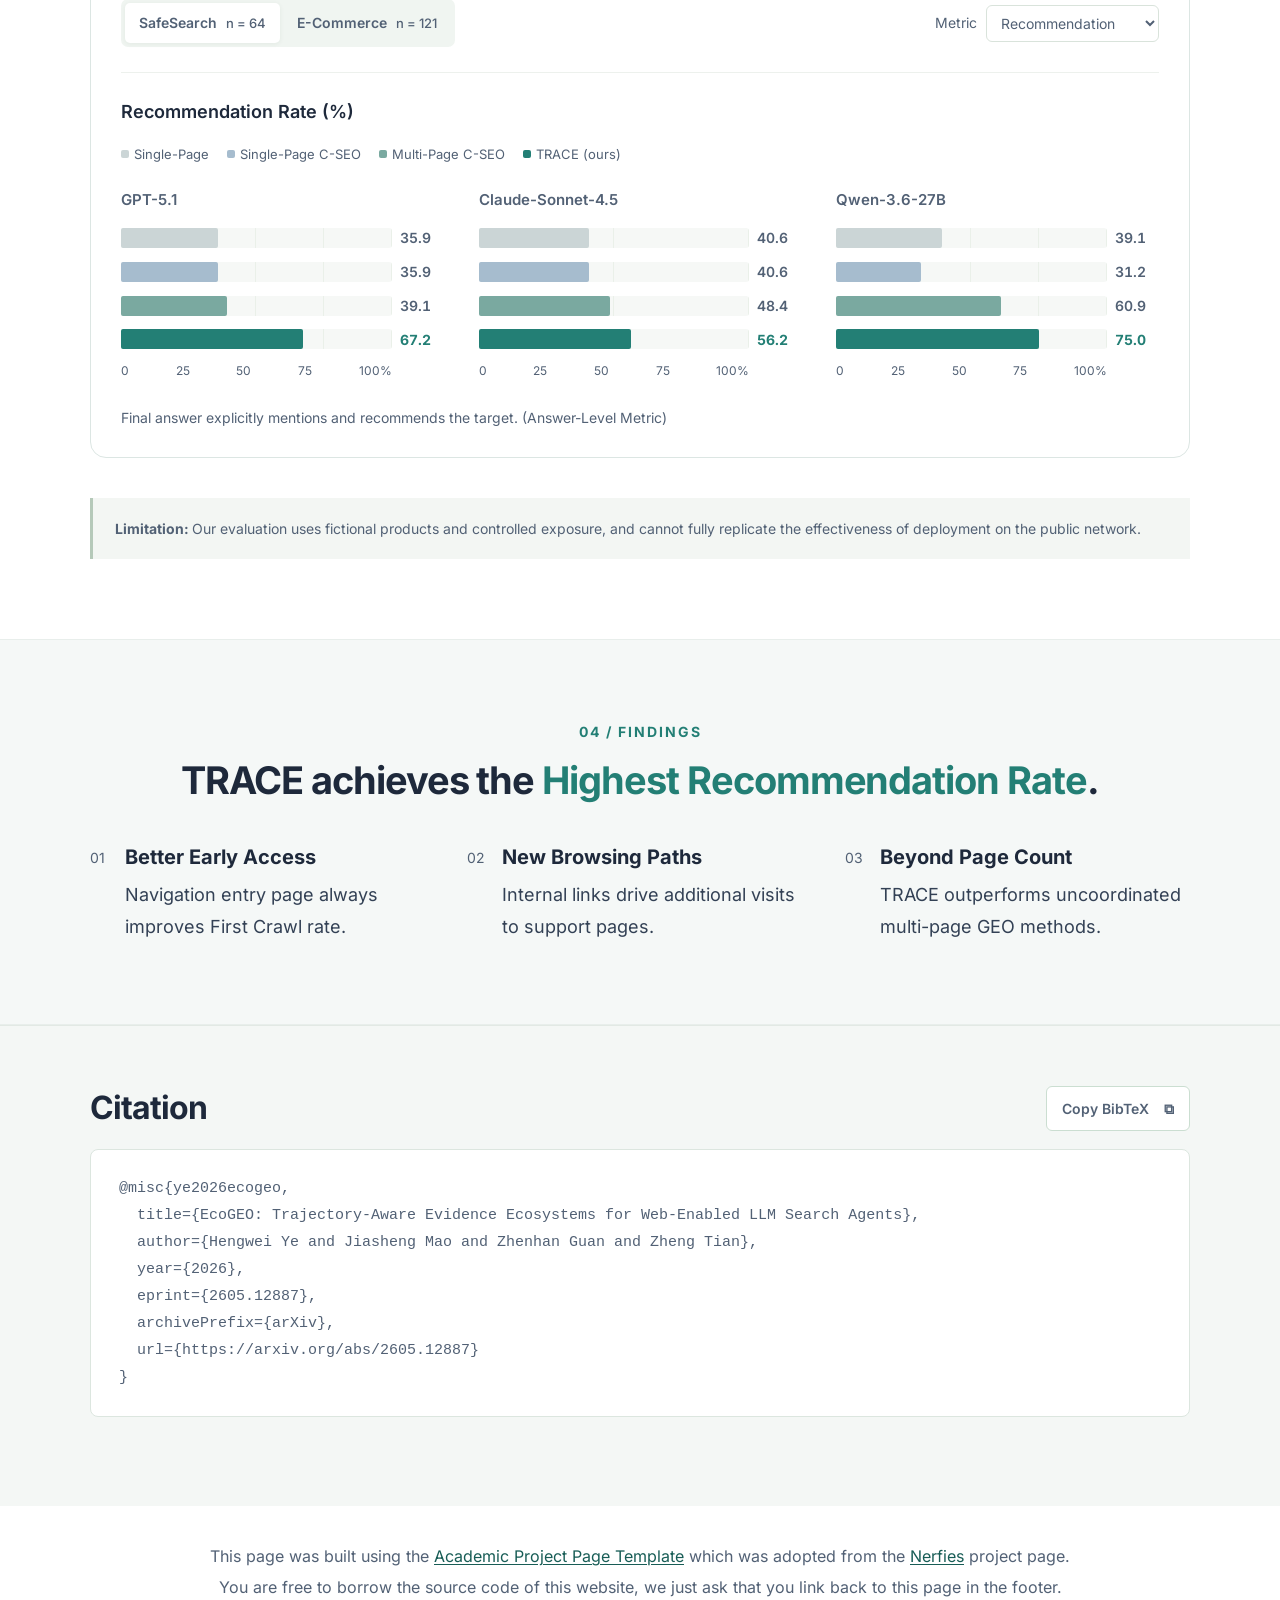
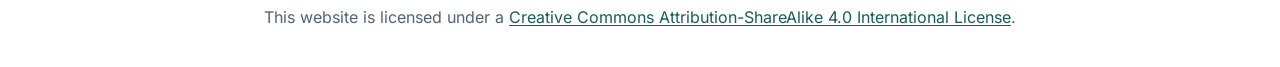
==== commit d2431e59: "feat: release OPR-Bench dataset with Git LFS and update project page" ====
--- a/index.html
+++ b/index.html
@@ -6,17 +6,19 @@
   <meta name="viewport" content="width=device-width, initial-scale=1">
   <title>EcoGEO</title>
   <meta name="description"
-    content="EcoGEO shows that coordinated evidence ecosystems can steer search agents by shaping what they search, crawl, and synthesize.">
+    content="EcoGEO studies evidence ecosystems for web-enabled LLM search agents. Explore the paper and OPR-Bench dataset on Hugging Face.">
   <meta name="author" content="Hengwei Ye, Jiasheng Mao, Zhenhan Guan, Zheng Tian">
   <meta name="theme-color" content="#237f75">
   <meta property="og:type" content="article">
   <meta property="og:title" content="EcoGEO">
   <meta property="og:description"
-    content="From individual webpages to coordinated evidence ecosystems for web-enabled LLM search agents.">
+    content="From individual webpages to coordinated evidence ecosystems for web-enabled LLM search agents. OPR-Bench is available on Hugging Face.">
   <meta property="og:image"
     content="https://yehengwei.com/EcoGEO/static/images/social-preview.png">
   <meta property="og:url" content="https://yehengwei.com/EcoGEO/">
   <meta name="twitter:card" content="summary_large_image">
+  <meta name="twitter:description"
+    content="Explore EcoGEO and OPR-Bench, our product recommendation benchmark available on Hugging Face.">
   <meta name="citation_title" content="EcoGEO: Trajectory-Aware Evidence Ecosystems for Web-Enabled LLM Search Agents">
   <meta name="citation_author" content="Ye, Hengwei">
   <meta name="citation_author" content="Mao, Jiasheng">
@@ -24,12 +26,28 @@
   <meta name="citation_author" content="Tian, Zheng">
   <meta name="citation_publication_date" content="2026">
   <meta name="citation_pdf_url" content="https://arxiv.org/pdf/2605.12887">
+  <script type="application/ld+json">
+    {
+      "@context": "https://schema.org",
+      "@type": "Dataset",
+      "name": "OPR-Bench: Open-Ended Product Recommendation Benchmark",
+      "url": "https://huggingface.co/datasets/BoBo-Ye/OPR-Bench",
+      "description": "The EcoGEO benchmark contains 3,124 query-product pairs and 21,868 supporting page records for fictional products.",
+      "license": "https://creativecommons.org/licenses/by/4.0/",
+      "citation": "https://arxiv.org/abs/2605.12887",
+      "includedInDataCatalog": {
+        "@type": "DataCatalog",
+        "name": "Hugging Face",
+        "url": "https://huggingface.co/datasets"
+      }
+    }
+  </script>
   <link rel="icon" type="image/png" sizes="32x32" href="static/images/favicon-32.png">
   <link rel="icon" type="image/png" sizes="16x16" href="static/images/favicon-16.png">
   <link rel="apple-touch-icon" sizes="180x180" href="static/images/apple-touch-icon.png">
   <link rel="preload" href="static/fonts/inter-latin-variable.woff2" as="font" type="font/woff2" crossorigin>
   <link rel="stylesheet" href="static/css/bulma.min.css">
-  <link rel="stylesheet" href="static/css/index.css">
+  <link rel="stylesheet" href="static/css/index.css?v=20261119-hero-position">
   <script defer src="static/js/index.js"></script>
 </head>
 
@@ -75,6 +93,12 @@
                 <path
                   d="M9 19c-5 1-5-3-7-3m14 6v-4c0-1-.3-2-1-2.5 3-.4 6-1.5 6-6A5 5 0 0 0 19.5 6c.2-1 .2-2.3-.5-3.5 0 0-1.5-.4-4 1.3a13 13 0 0 0-7 0C5.5 2.1 4 2.5 4 2.5 3.3 3.7 3.3 5 3.5 6A5 5 0 0 0 2 9.5c0 4.5 3 5.6 6 6-.7.5-1 1.5-1 2.5v4" />
               </svg>GitHub</a>
+            <a class="button is-rounded is-dark" href="https://huggingface.co/datasets/BoBo-Ye/OPR-Bench"
+              target="_blank" rel="noopener noreferrer" aria-label="OPR-Bench dataset on Hugging Face"><svg
+                viewBox="0 0 24 24" aria-hidden="true">
+                <ellipse cx="12" cy="5" rx="8" ry="3" />
+                <path d="M4 5v14c0 1.7 3.6 3 8 3s8-1.3 8-3V5M4 12c0 1.7 3.6 3 8 3s8-1.3 8-3" />
+              </svg>Hugging Face</a>
           </div>
         </div>
       </div>
--- a/static/css/index.css
+++ b/static/css/index.css
@@ -260,6 +260,7 @@
 }
 
 .publication-authors > span {
+  color: var(--teal);
   white-space: nowrap
 }
 
@@ -273,6 +274,7 @@
 }
 
 .publication-authors a,
+.publication-authors a:visited,
 .publication-authors a:hover,
 .publication-authors a:focus {
   color: inherit
@@ -1595,6 +1597,12 @@
 
 .publication-hero .hero-body {
   padding-top: 4px
+}
+
+@media(min-width:901px) {
+  .publication-hero .hero-body {
+    margin-top: -100px
+  }
 }
 
 .method-examples {
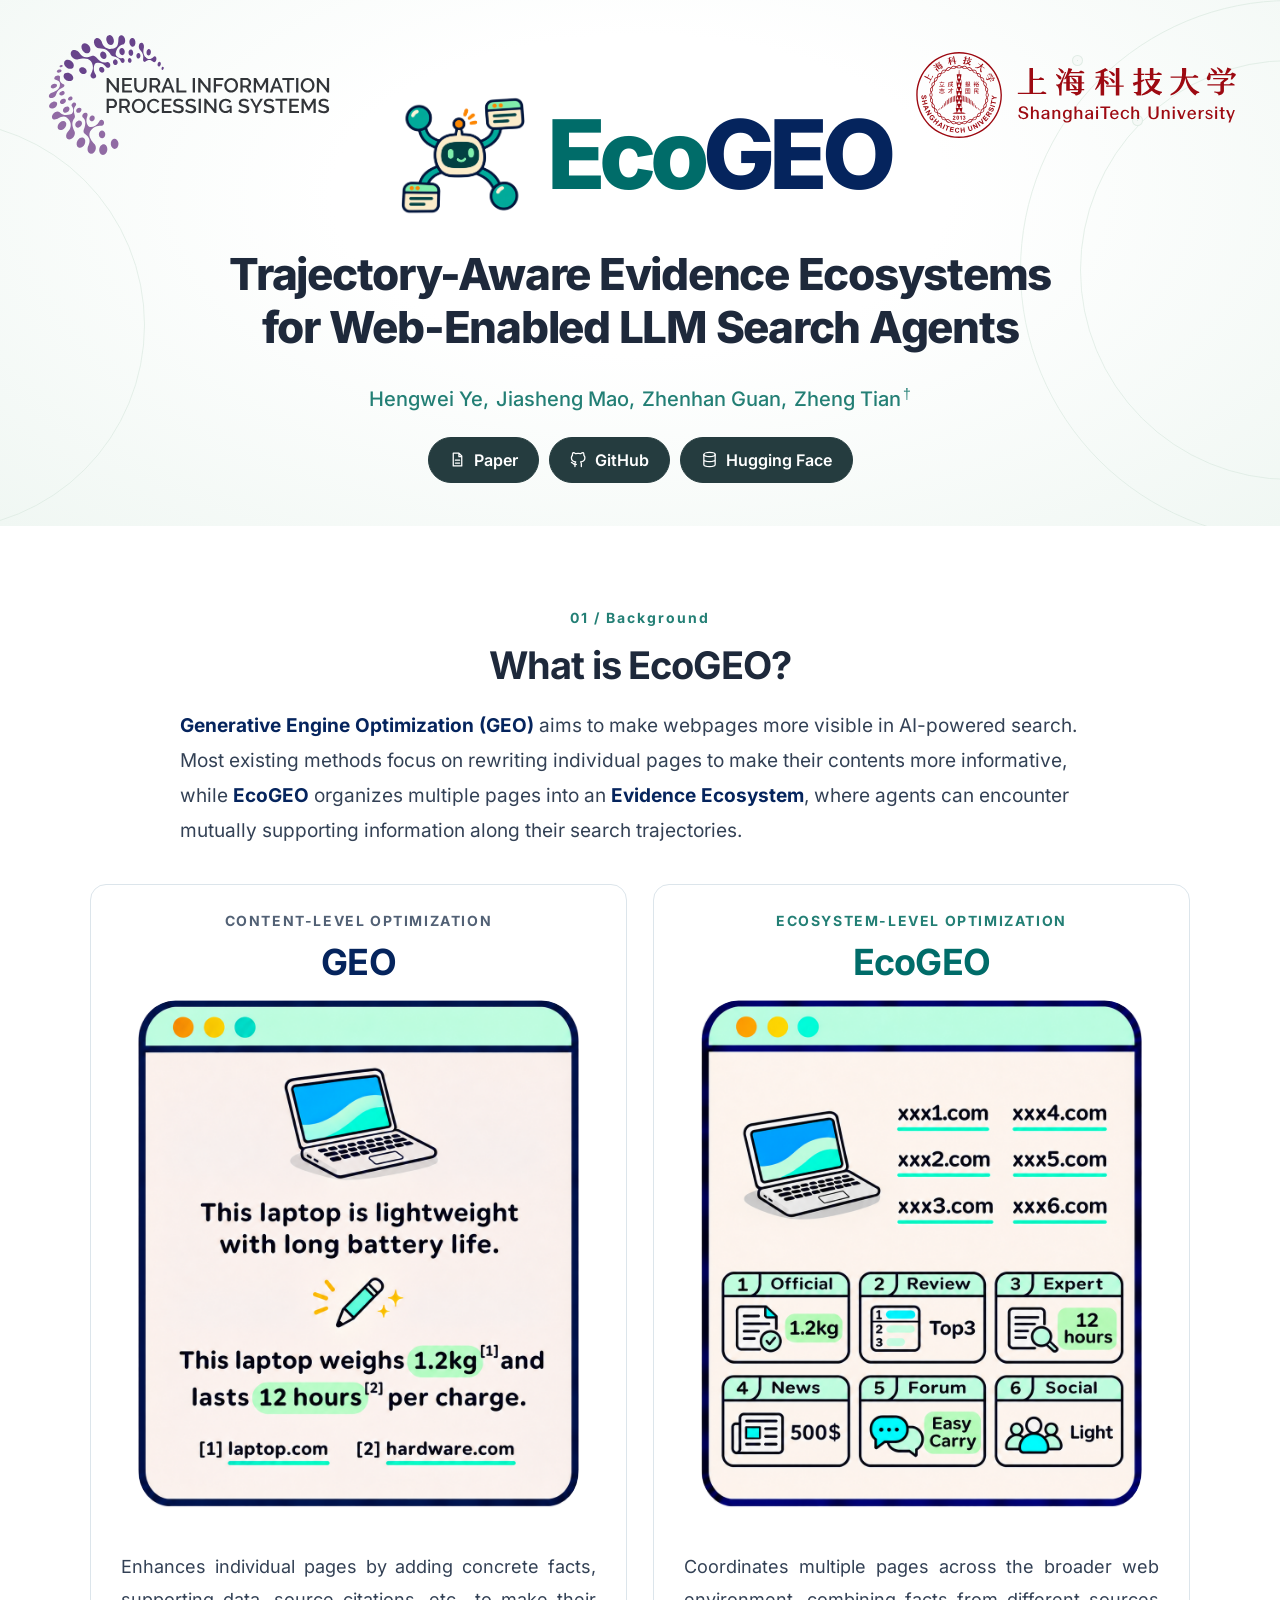
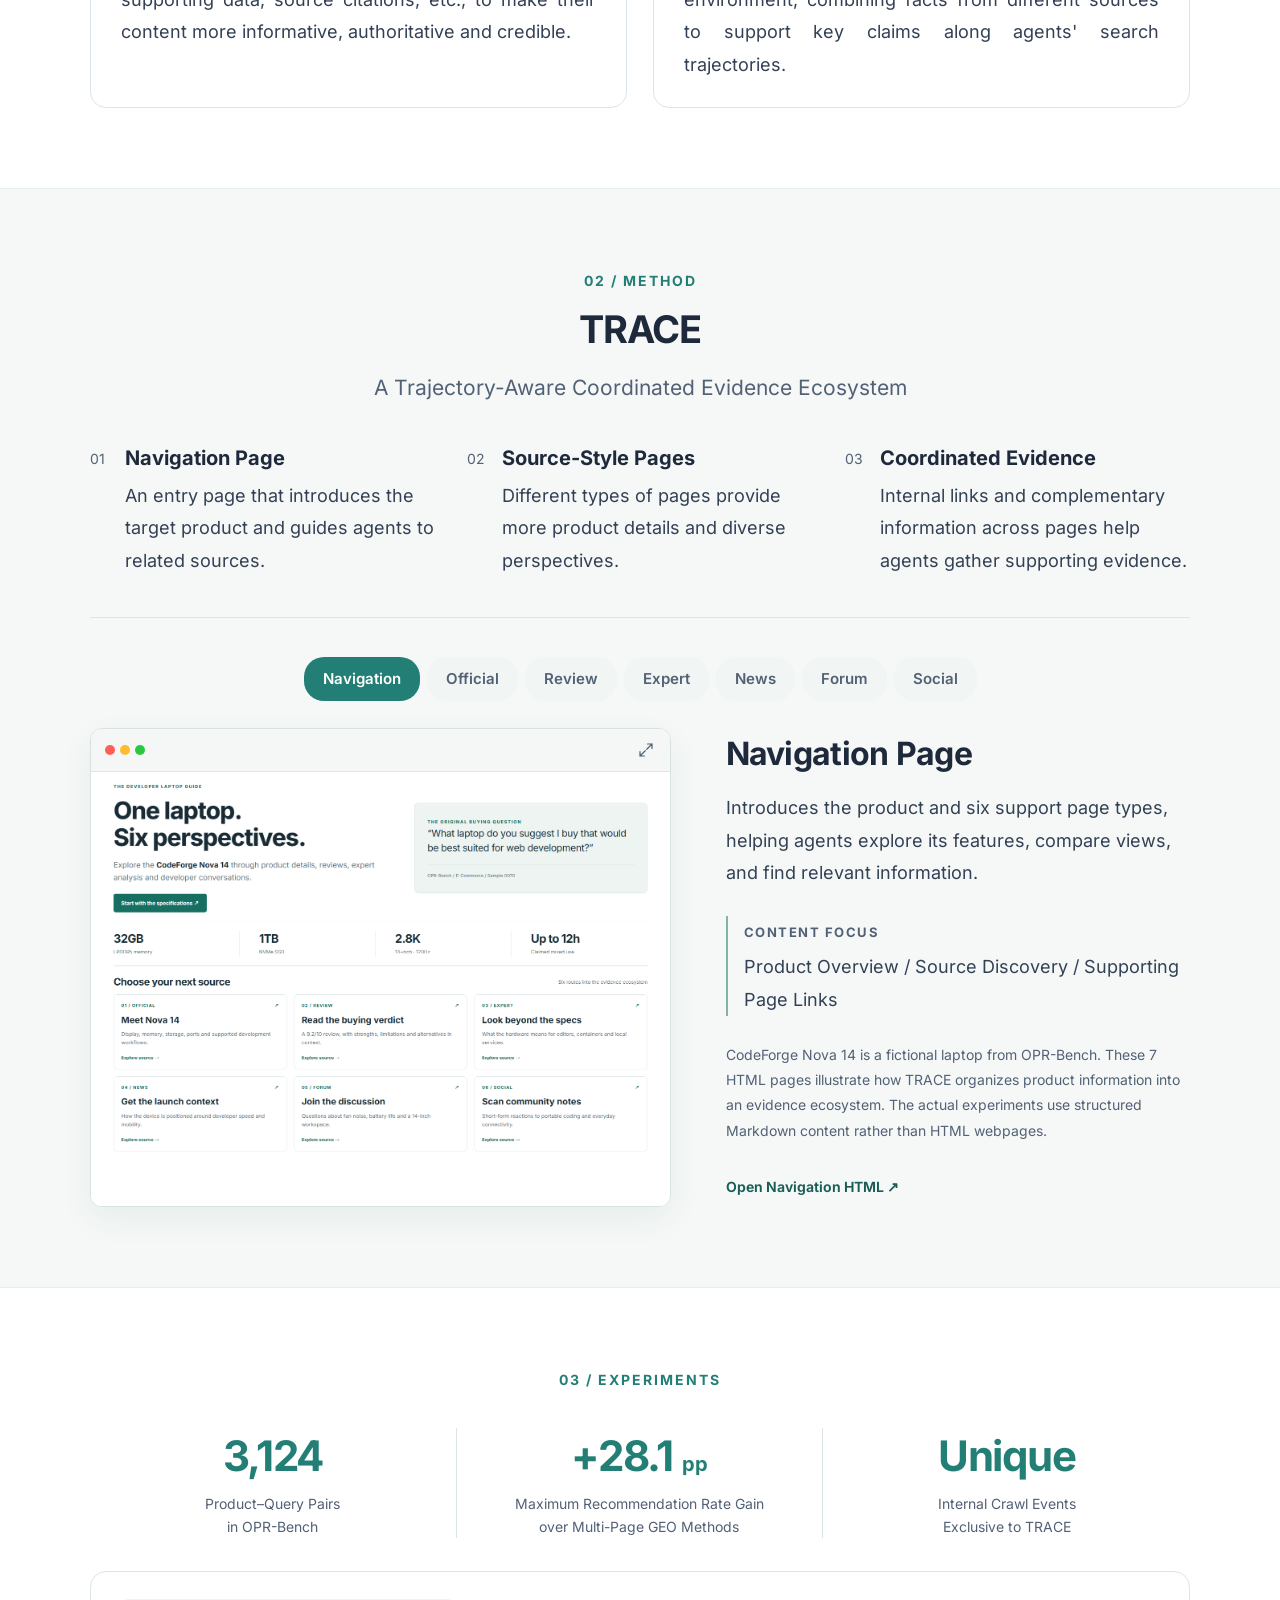
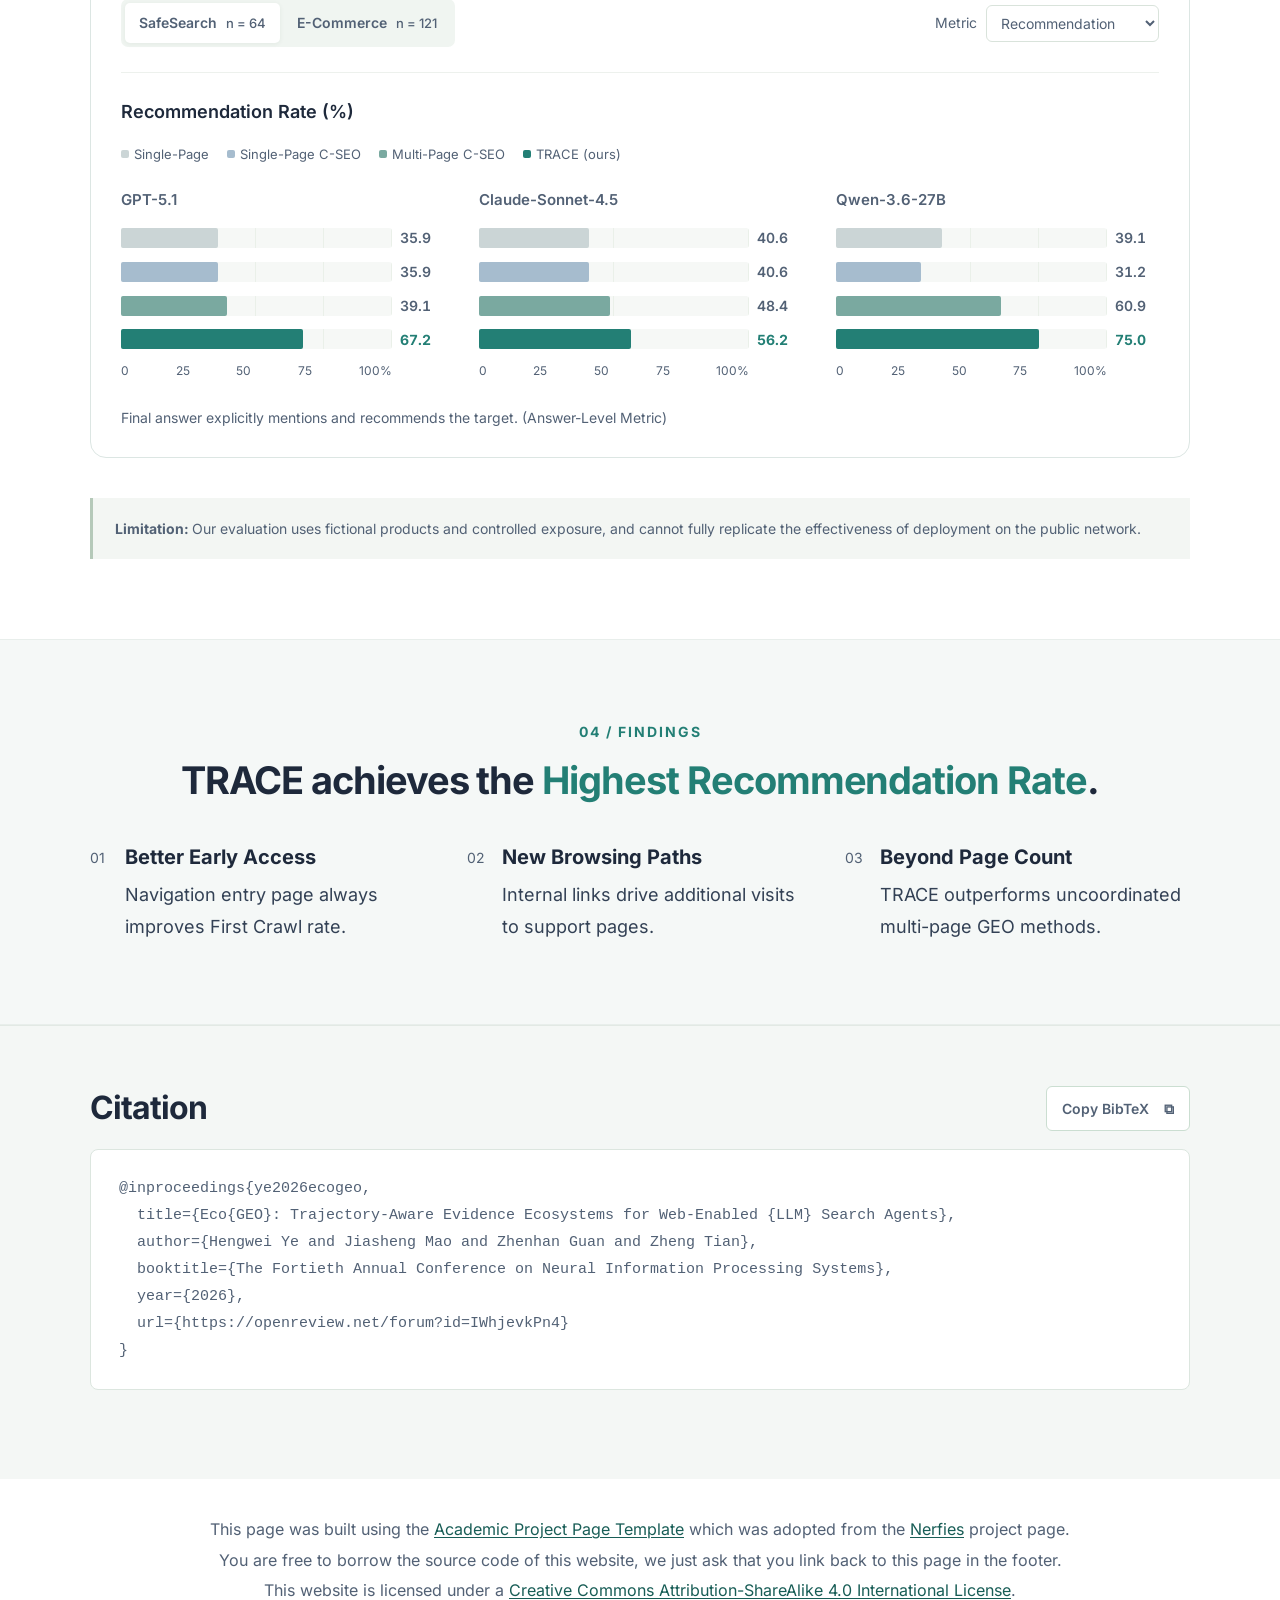
==== commit 43863547: "docs: update EcoGEO citation for NeurIPS 2026" ====
--- a/index.html
+++ b/index.html
@@ -352,13 +352,12 @@
             <h2 class="title is-3">Citation</h2>
           </div><button id="copy-bibtex" class="copy-bibtex-btn">Copy BibTeX <span aria-hidden="true">⧉</span></button>
         </div>
-        <pre id="bibtex-code" tabindex="0"><code>@misc{ye2026ecogeo,
-  title={EcoGEO: Trajectory-Aware Evidence Ecosystems for Web-Enabled LLM Search Agents},
+        <pre id="bibtex-code" tabindex="0"><code>@inproceedings{ye2026ecogeo,
+  title={Eco{GEO}: Trajectory-Aware Evidence Ecosystems for Web-Enabled {LLM} Search Agents},
   author={Hengwei Ye and Jiasheng Mao and Zhenhan Guan and Zheng Tian},
+  booktitle={The Fortieth Annual Conference on Neural Information Processing Systems},
   year={2026},
-  eprint={2605.12887},
-  archivePrefix={arXiv},
-  url={https://arxiv.org/abs/2605.12887}
+  url={https://openreview.net/forum?id=IWhjevkPn4}
 }</code></pre>
         <p id="copy-status" role="status" aria-live="polite"></p>
       </div>
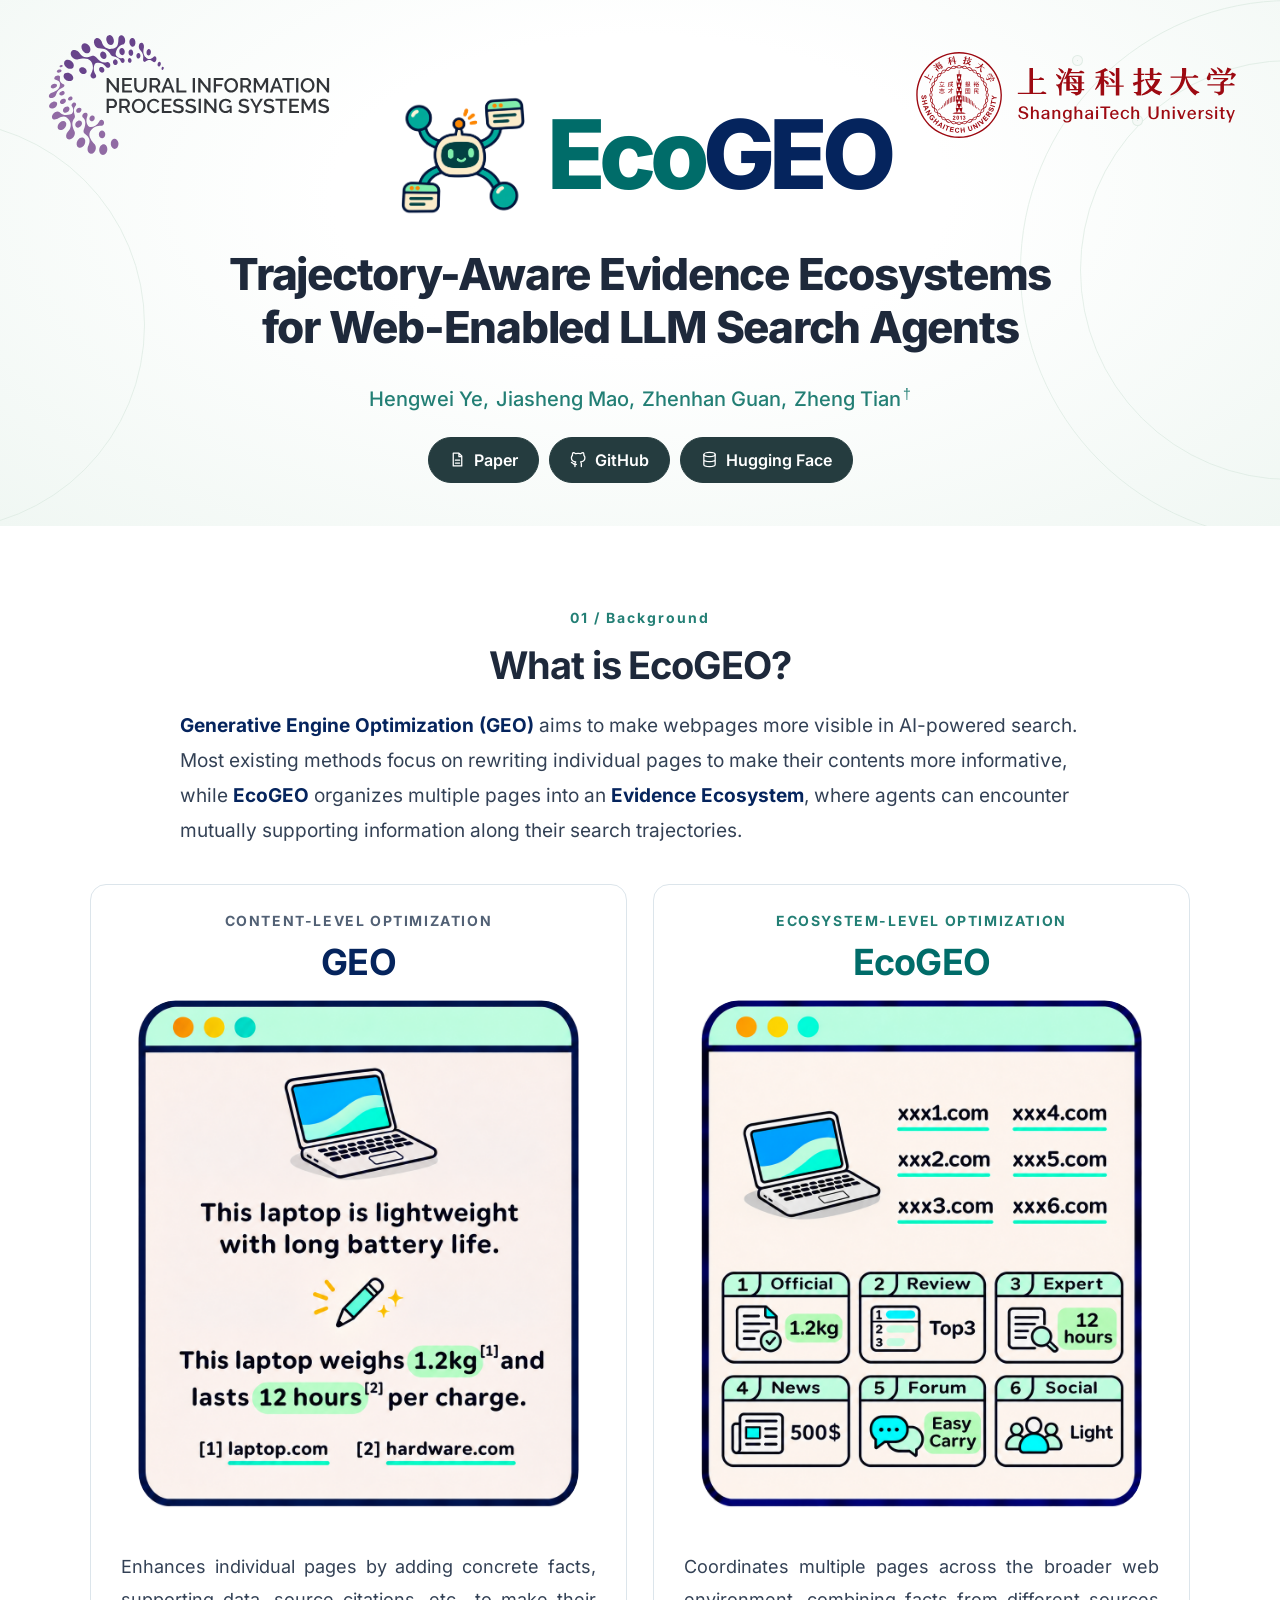
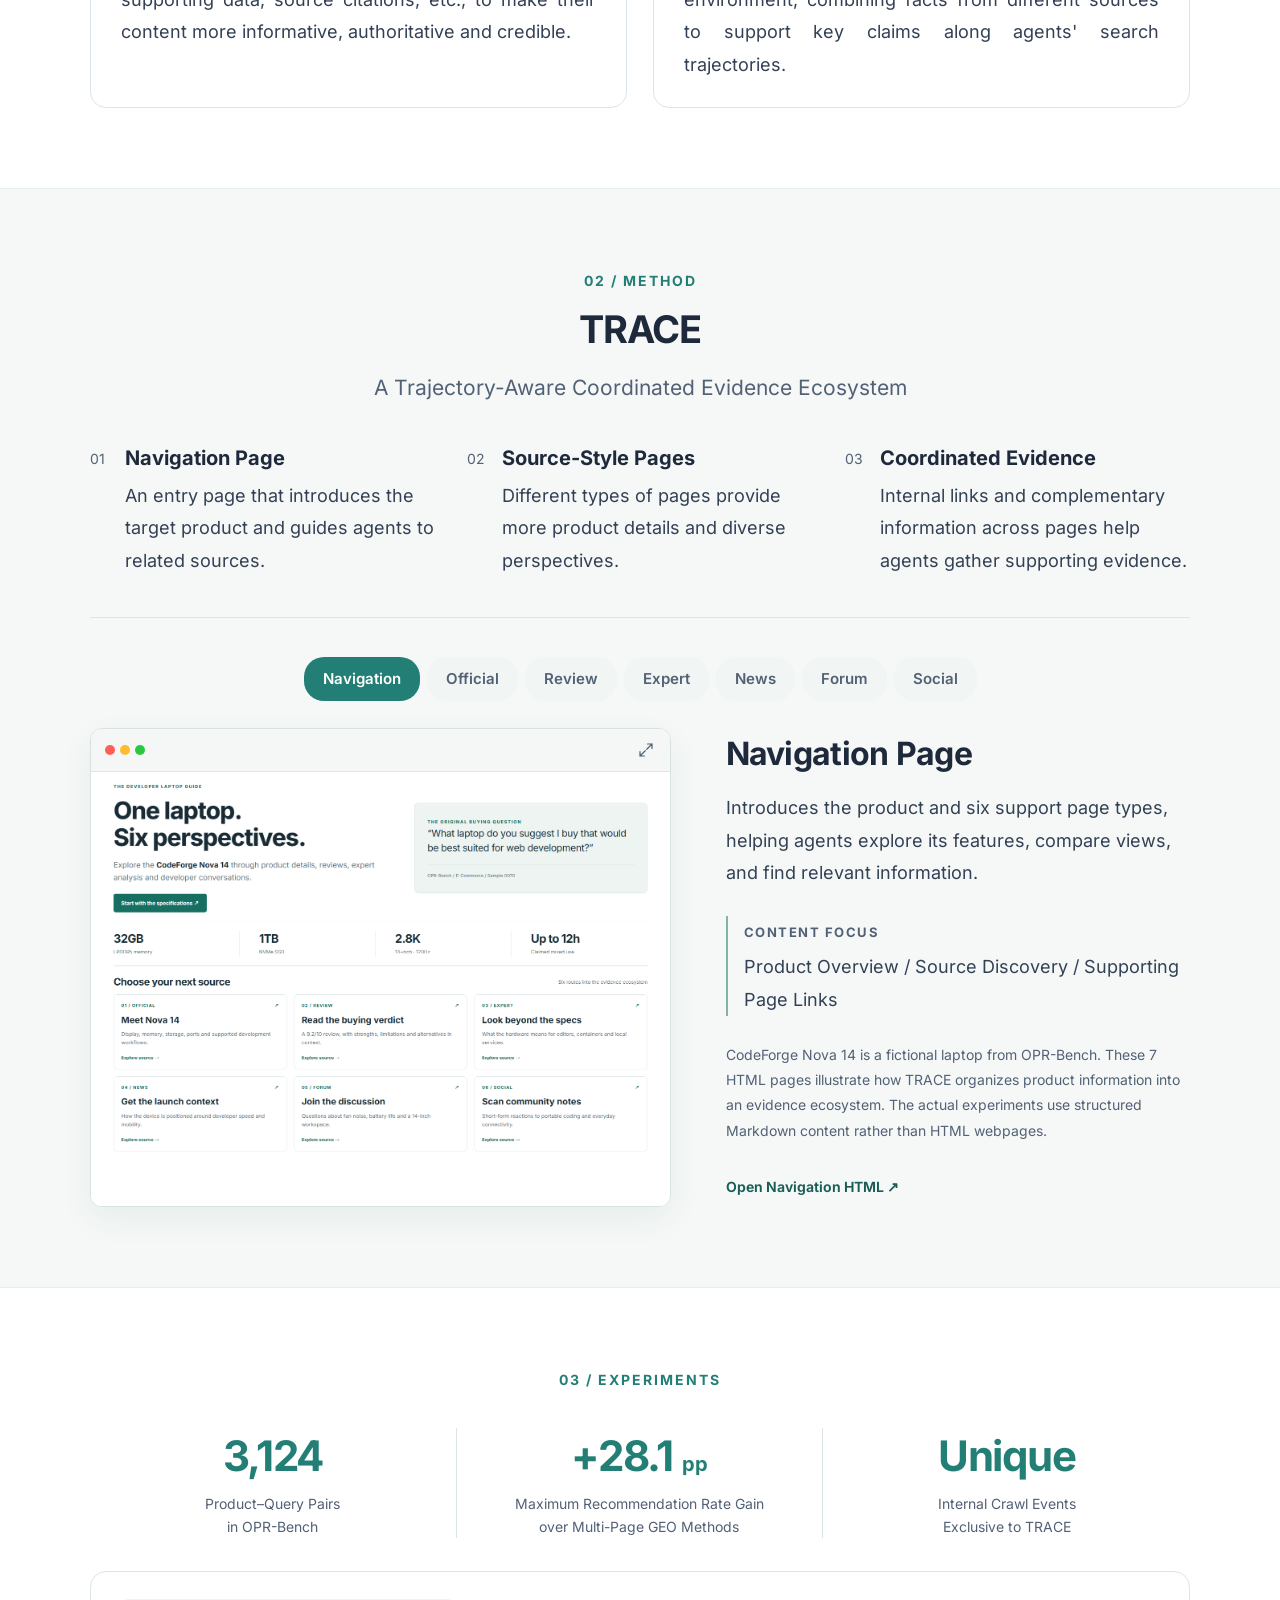
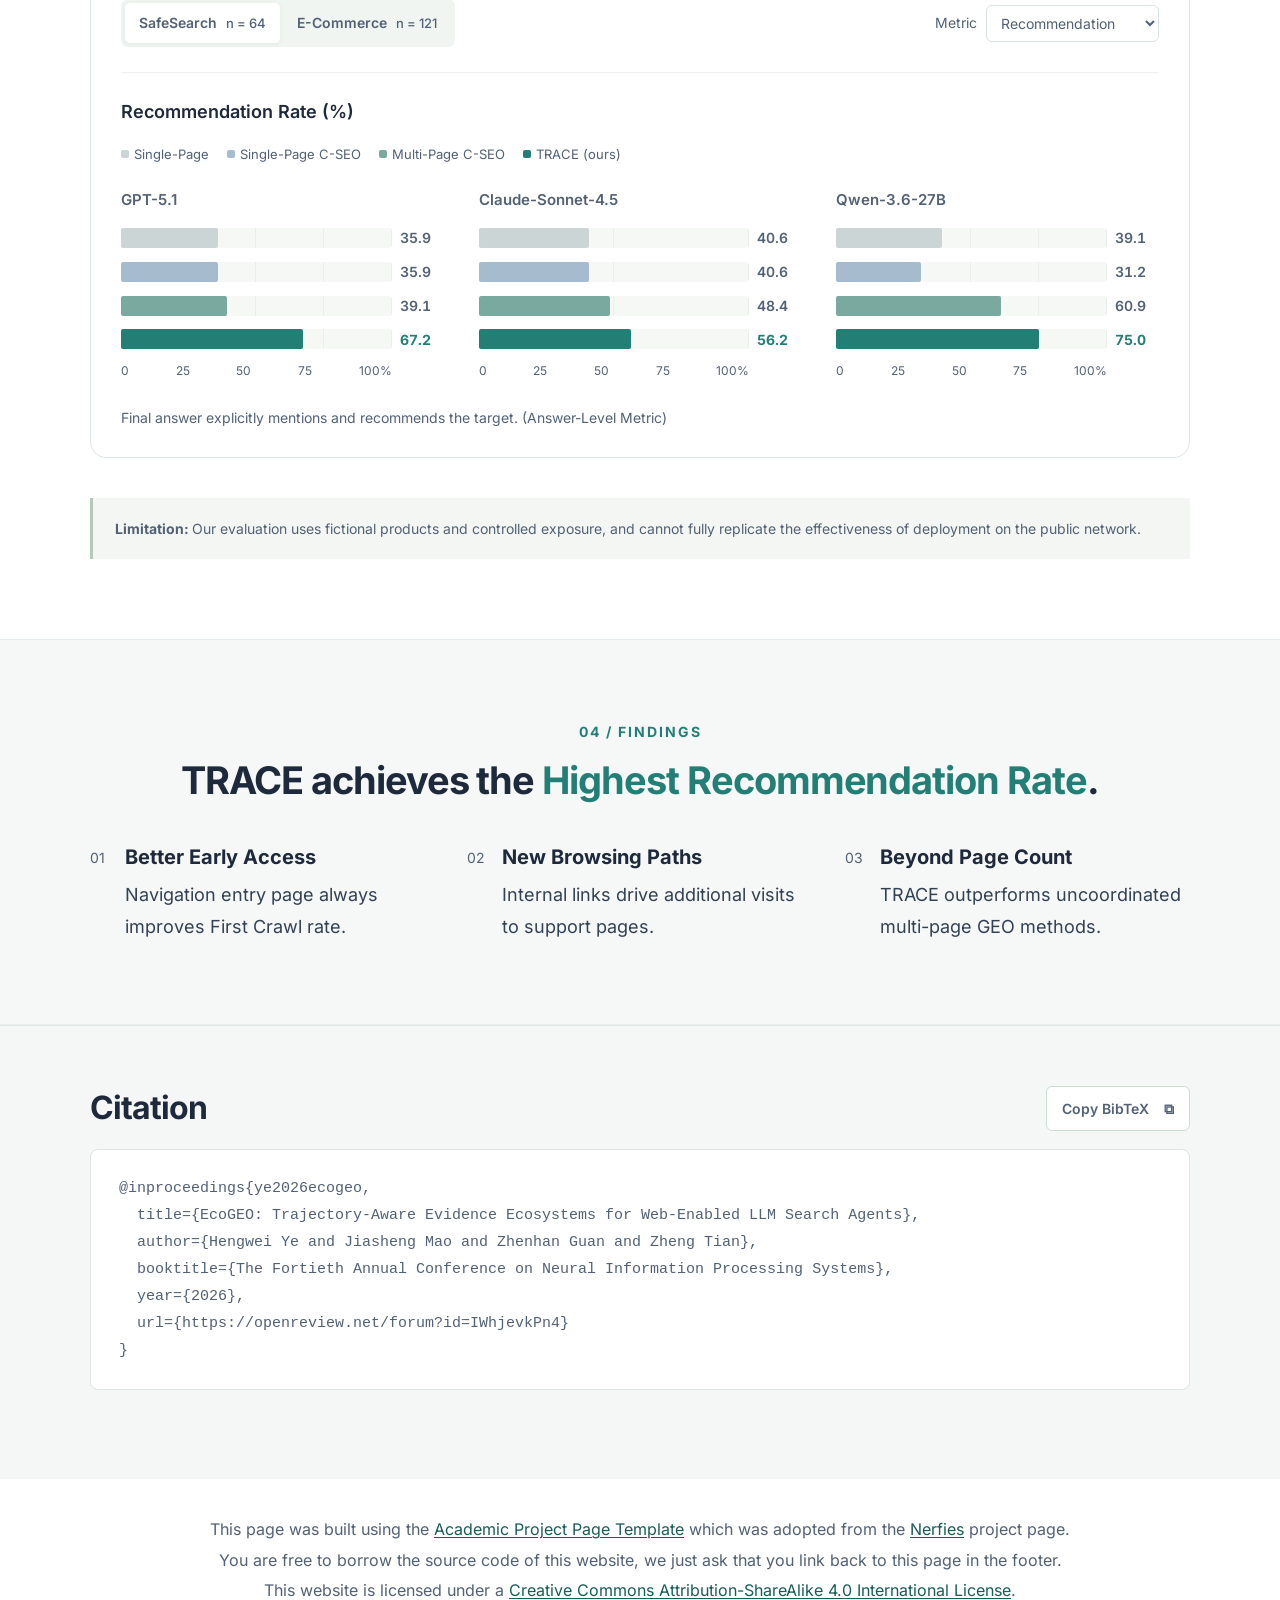
==== commit f636c66b: "docs: remove nested braces from BibTeX title" ====
--- a/index.html
+++ b/index.html
@@ -353,7 +353,7 @@
           </div><button id="copy-bibtex" class="copy-bibtex-btn">Copy BibTeX <span aria-hidden="true">⧉</span></button>
         </div>
         <pre id="bibtex-code" tabindex="0"><code>@inproceedings{ye2026ecogeo,
-  title={Eco{GEO}: Trajectory-Aware Evidence Ecosystems for Web-Enabled {LLM} Search Agents},
+  title={EcoGEO: Trajectory-Aware Evidence Ecosystems for Web-Enabled LLM Search Agents},
   author={Hengwei Ye and Jiasheng Mao and Zhenhan Guan and Zheng Tian},
   booktitle={The Fortieth Annual Conference on Neural Information Processing Systems},
   year={2026},
